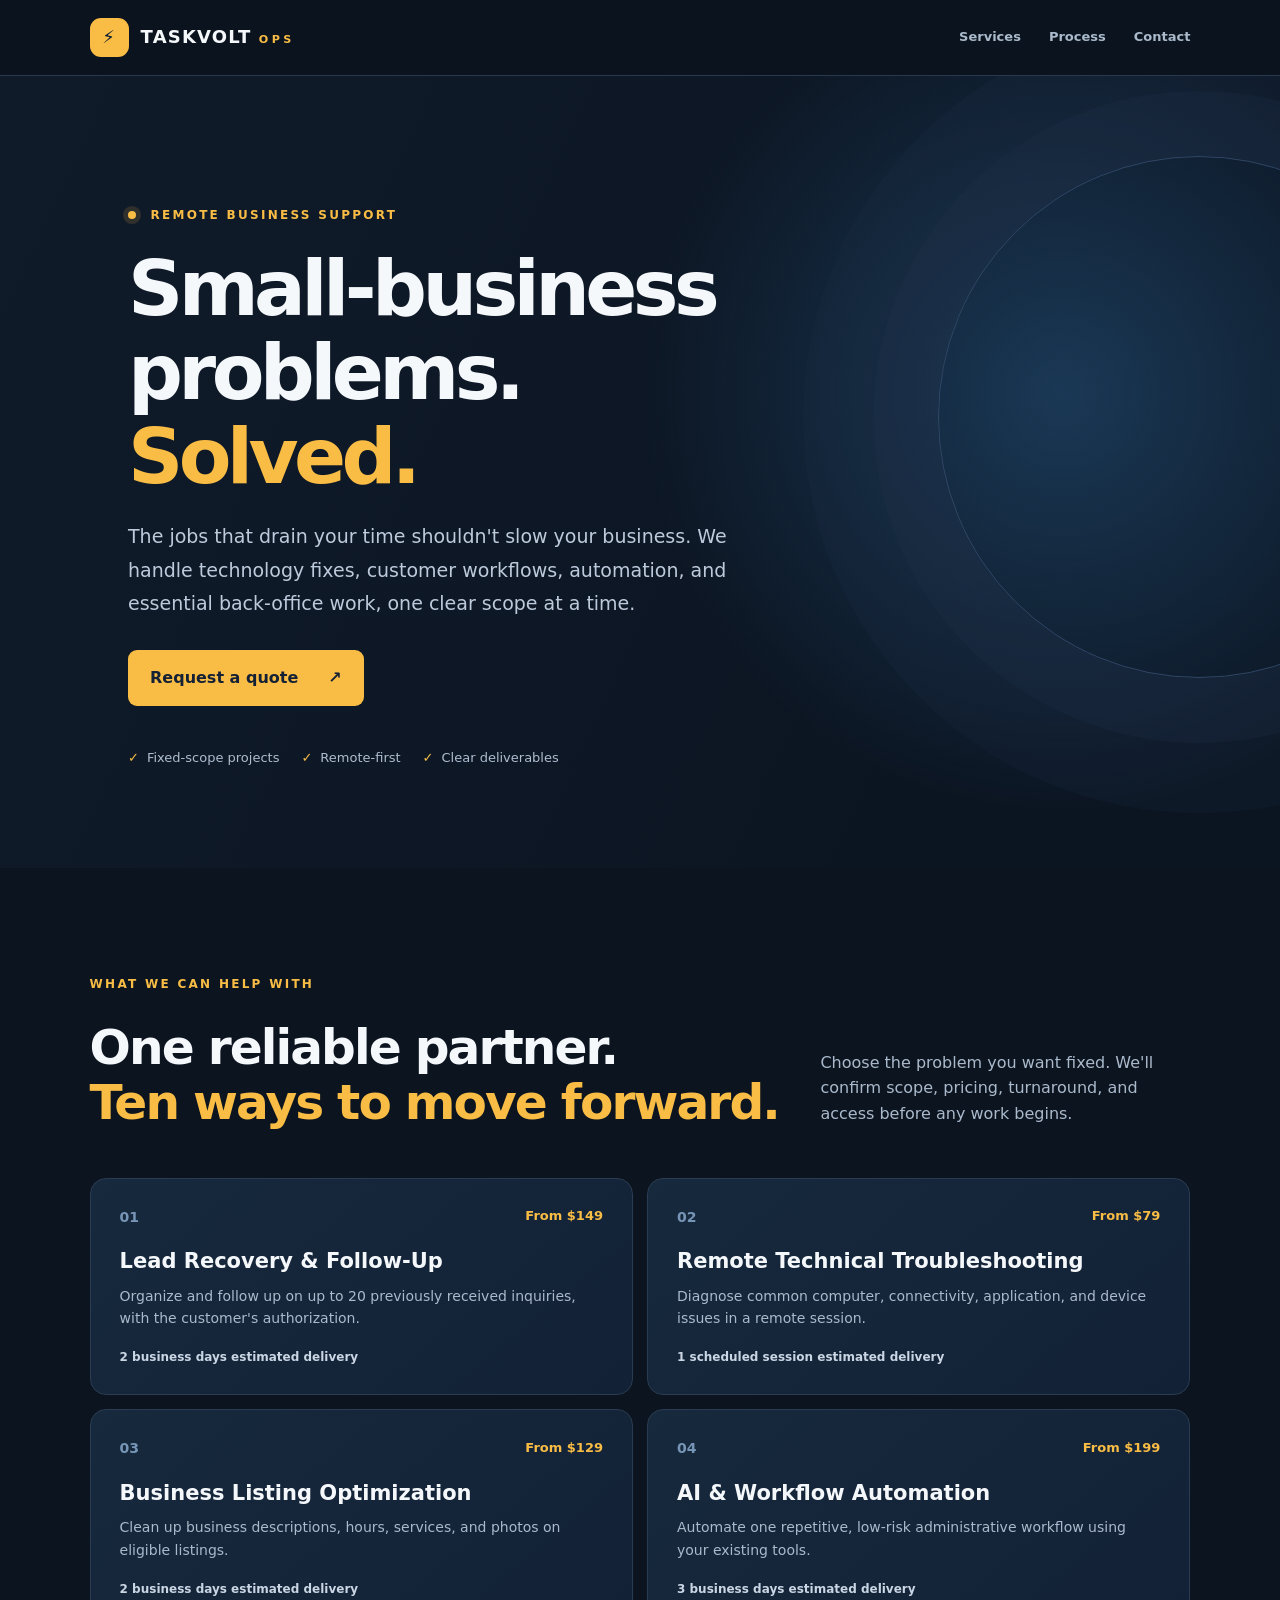
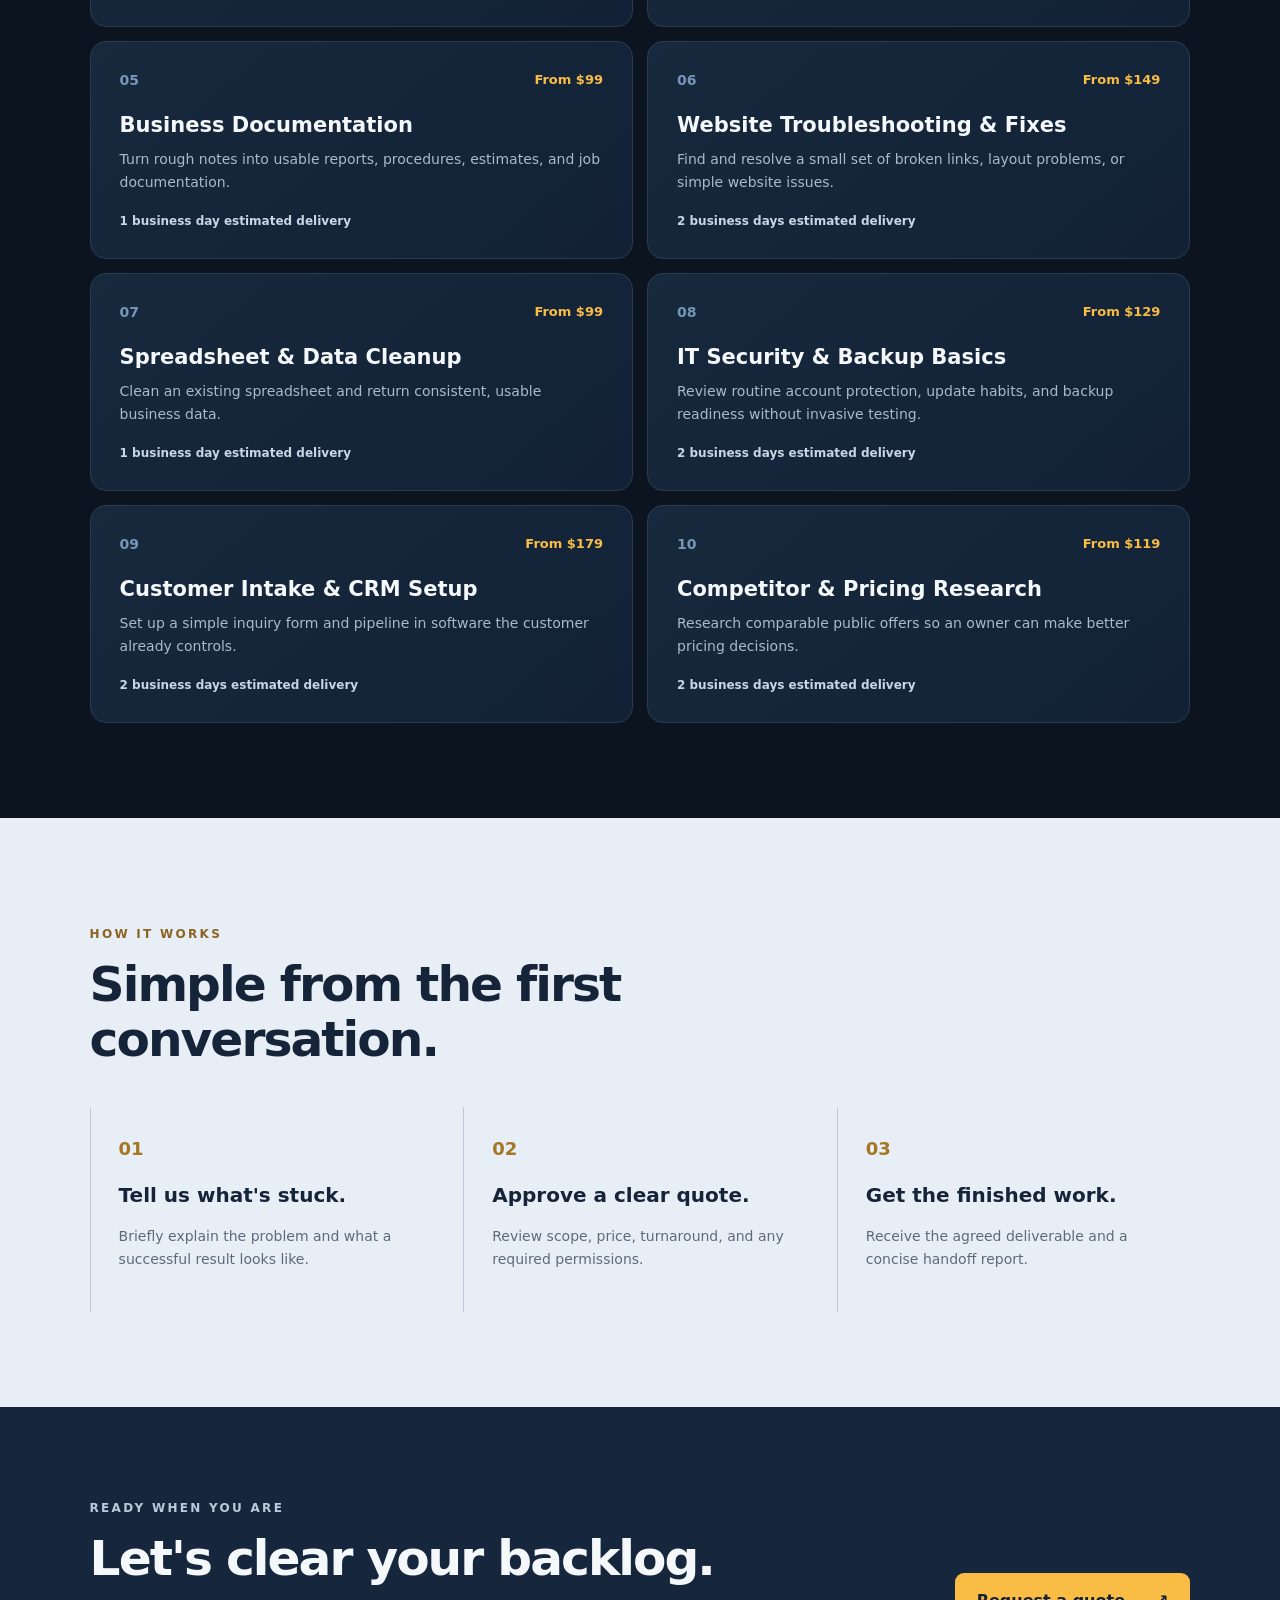
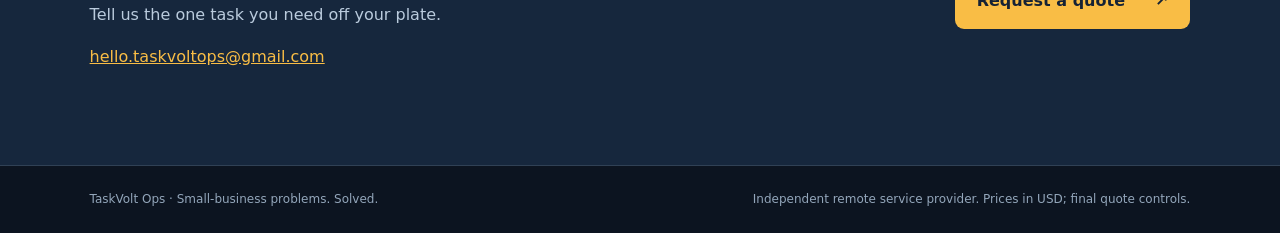
==== index.html @ ab03027d "Initial TaskVolt Ops website" ====
<!doctype html>
<html lang="en"><head><meta charset="utf-8"><meta name="viewport" content="width=device-width,initial-scale=1">
<meta name="description" content="TaskVolt Ops: remote technology, automation, business operations, and digital support services for small businesses.">
<title>TaskVolt Ops | Small-business problems. Solved.</title><link rel="stylesheet" href="styles.css"></head>
<body><header class="header"><a class="brand" href="#top"><span class="logo">⚡</span><span>TASKVOLT <small>OPS</small></span></a><nav aria-label="Main navigation"><a href="#services">Services</a><a href="#process">Process</a><a href="#contact">Contact</a></nav></header>
<main id="top"><section class="hero"><div class="eyebrow"><span class="pulse"></span> REMOTE BUSINESS SUPPORT</div><h1>Small-business problems.<br><em>Solved.</em></h1><p class="lead">The jobs that drain your time shouldn't slow your business. We handle technology fixes, customer workflows, automation, and essential back-office work, one clear scope at a time.</p><div class="actions"><a class="button" href="mailto:hello.taskvoltops%40gmail.com?subject=Service%20inquiry%20for%20TaskVolt%20Ops">Request a quote <span>↗</span></a></div><div class="trust"><span>Fixed-scope projects</span><span>Remote-first</span><span>Clear deliverables</span></div></section>
<section class="intro" id="services"><p class="eyebrow">WHAT WE CAN HELP WITH</p><div class="intro-row"><h2>One reliable partner.<br><em>Ten ways to move forward.</em></h2><p>Choose the problem you want fixed. We'll confirm scope, pricing, turnaround, and access before any work begins.</p></div><div class="services"><article class="service"><div class="service-top"><span class="number">01</span><span class="price">From $149</span></div><h3>Lead Recovery &amp; Follow-Up</h3><p>Organize and follow up on up to 20 previously received inquiries, with the customer&#x27;s authorization.</p><div class="deliverable">2 business days estimated delivery</div></article><article class="service"><div class="service-top"><span class="number">02</span><span class="price">From $79</span></div><h3>Remote Technical Troubleshooting</h3><p>Diagnose common computer, connectivity, application, and device issues in a remote session.</p><div class="deliverable">1 scheduled session estimated delivery</div></article><article class="service"><div class="service-top"><span class="number">03</span><span class="price">From $129</span></div><h3>Business Listing Optimization</h3><p>Clean up business descriptions, hours, services, and photos on eligible listings.</p><div class="deliverable">2 business days estimated delivery</div></article><article class="service"><div class="service-top"><span class="number">04</span><span class="price">From $199</span></div><h3>AI &amp; Workflow Automation</h3><p>Automate one repetitive, low-risk administrative workflow using your existing tools.</p><div class="deliverable">3 business days estimated delivery</div></article><article class="service"><div class="service-top"><span class="number">05</span><span class="price">From $99</span></div><h3>Business Documentation</h3><p>Turn rough notes into usable reports, procedures, estimates, and job documentation.</p><div class="deliverable">1 business day estimated delivery</div></article><article class="service"><div class="service-top"><span class="number">06</span><span class="price">From $149</span></div><h3>Website Troubleshooting &amp; Fixes</h3><p>Find and resolve a small set of broken links, layout problems, or simple website issues.</p><div class="deliverable">2 business days estimated delivery</div></article><article class="service"><div class="service-top"><span class="number">07</span><span class="price">From $99</span></div><h3>Spreadsheet &amp; Data Cleanup</h3><p>Clean an existing spreadsheet and return consistent, usable business data.</p><div class="deliverable">1 business day estimated delivery</div></article><article class="service"><div class="service-top"><span class="number">08</span><span class="price">From $129</span></div><h3>IT Security &amp; Backup Basics</h3><p>Review routine account protection, update habits, and backup readiness without invasive testing.</p><div class="deliverable">2 business days estimated delivery</div></article><article class="service"><div class="service-top"><span class="number">09</span><span class="price">From $179</span></div><h3>Customer Intake &amp; CRM Setup</h3><p>Set up a simple inquiry form and pipeline in software the customer already controls.</p><div class="deliverable">2 business days estimated delivery</div></article><article class="service"><div class="service-top"><span class="number">10</span><span class="price">From $119</span></div><h3>Competitor &amp; Pricing Research</h3><p>Research comparable public offers so an owner can make better pricing decisions.</p><div class="deliverable">2 business days estimated delivery</div></article></div></section>
<section class="process" id="process"><p class="eyebrow">HOW IT WORKS</p><h2>Simple from the first conversation.</h2><div class="steps"><div><strong>01</strong><h3>Tell us what's stuck.</h3><p>Briefly explain the problem and what a successful result looks like.</p></div><div><strong>02</strong><h3>Approve a clear quote.</h3><p>Review scope, price, turnaround, and any required permissions.</p></div><div><strong>03</strong><h3>Get the finished work.</h3><p>Receive the agreed deliverable and a concise handoff report.</p></div></div></section>
<section class="final-cta" id="contact"><div><p class="eyebrow">READY WHEN YOU ARE</p><h2>Let's clear your backlog.</h2><p>Tell us the one task you need off your plate.</p><p class="contact"><a href="mailto:hello.taskvoltops%40gmail.com">hello.taskvoltops@gmail.com</a></p></div><div class="actions"><a class="button" href="mailto:hello.taskvoltops%40gmail.com?subject=Service%20inquiry%20for%20TaskVolt%20Ops">Request a quote <span>↗</span></a></div></section></main>
<footer><span>TaskVolt Ops · Small-business problems. Solved.</span><span>Independent remote service provider. Prices in USD; final quote controls.</span></footer></body></html>
---- styles.css ----
:root{color-scheme:dark;--bg:#0c1420;--panel:#142337;--ink:#f5f8fb;--muted:#aabacb;--line:#304155;--accent:#f9bd45;--light:#e6edf6;--dark:#112033}*{box-sizing:border-box}html{scroll-behavior:smooth}body{margin:0;background:var(--bg);color:var(--ink);font:16px/1.6 Inter,ui-sans-serif,system-ui,-apple-system,BlinkMacSystemFont,"Segoe UI",sans-serif}a{color:inherit}.header{position:sticky;top:0;z-index:20;display:flex;align-items:center;justify-content:space-between;gap:24px;padding:18px clamp(20px,7vw,112px);border-bottom:1px solid #29384d;background:#0c1420ed;backdrop-filter:blur(16px)}.brand{display:flex;gap:12px;align-items:center;text-decoration:none;font-weight:900;font-size:18px;letter-spacing:.065em}.brand small{font-size:.62em;color:var(--accent);letter-spacing:.3em}.logo{display:grid;place-items:center;background:var(--accent);color:var(--dark);border-radius:11px;height:39px;width:39px}.header nav{display:flex;gap:28px}.header nav a{font-size:13px;color:var(--muted);text-decoration:none;font-weight:650}.header nav a:hover{color:white}.hero{padding:130px clamp(20px,10vw,160px) 100px;min-height:670px;position:relative;overflow:hidden;background:radial-gradient(circle at 83% 40%,#1a3855 0,transparent 36%),linear-gradient(115deg,#101b2a,#0b1522 78%)}.hero:after{content:"";position:absolute;right:-180px;top:80px;width:520px;height:520px;border:1px solid #2f4665;border-radius:50%;box-shadow:0 0 0 65px #23364d33,0 0 0 135px #25375324;pointer-events:none}.eyebrow{font-size:12px;letter-spacing:.19em;font-weight:800;color:var(--accent);text-transform:uppercase}.pulse{display:inline-block;width:8px;height:8px;border-radius:50%;background:var(--accent);margin-right:8px;box-shadow:0 0 0 5px #f9bd4522}.hero h1{font-size:clamp(48px,6vw,94px);line-height:1.09;letter-spacing:-.06em;max-width:920px;margin:22px 0}.hero h1 em,.intro h2 em{font-style:normal;color:var(--accent)}.lead{font-size:19px;color:#bdcadb;max-width:630px;line-height:1.75}.actions{display:flex;flex-wrap:wrap;gap:12px;margin-top:30px}.button{display:inline-flex;align-items:center;gap:30px;background:var(--accent);color:#152235;text-decoration:none;padding:15px 22px;font-weight:800;border-radius:9px;min-height:54px}.button:hover{background:#ffcd6d}.button.secondary{background:#263a51;color:white}.button.disabled{background:#495368;color:#ccd3de;cursor:not-allowed}.trust{display:flex;flex-wrap:wrap;gap:22px;margin-top:42px;color:#afbdcf;font-size:13px}.trust span:before{content:"✓";color:var(--accent);padding-right:8px}.intro,.process{padding:95px clamp(20px,7vw,112px)}.intro-row{display:flex;align-items:end;justify-content:space-between;gap:30px;margin-bottom:35px}.intro h2,.process h2,.final-cta h2{font-size:clamp(33px,3.8vw,54px);line-height:1.13;letter-spacing:-.04em;margin:13px 0}.intro-row p{max-width:370px;color:var(--muted)}.services{display:grid;grid-template-columns:repeat(2,minmax(0,1fr));gap:14px}.service{padding:27px 29px;background:linear-gradient(140deg,#17293d,#122136);border:1px solid #2a3c51;border-radius:16px;min-height:215px;transition:transform .2s,border-color .2s}.service:hover{transform:translateY(-3px);border-color:#617c9d}.service-top{display:flex;justify-content:space-between;align-items:center}.number{font-weight:900;color:#7796b7;font-size:14px}.price{color:var(--accent);font-size:13px;font-weight:800}.service h3{font-size:21px;margin:17px 0 6px}.service p{color:var(--muted);margin:0;font-size:14px}.deliverable{margin-top:19px;color:#cad6e4;font-size:12px;font-weight:650}.process{background:#e8eef5;color:#162439}.process .eyebrow{color:#8c6320}.process h2{max-width:820px}.steps{display:grid;grid-template-columns:repeat(3,1fr);gap:20px;margin-top:40px}.steps>div{padding:28px;border-left:1px solid #bbcadc}.steps strong{font-size:18px;color:#a57724}.steps h3{font-size:20px;margin:15px 0 5px}.steps p{font-size:14px;color:#5b6b7c}.final-cta{padding:80px clamp(20px,7vw,112px);display:flex;align-items:center;justify-content:space-between;gap:20px;background:#16273d}.final-cta p{color:#bacbdd}.final-cta .contact a{color:var(--accent)}footer{padding:24px clamp(20px,7vw,112px);display:flex;justify-content:space-between;gap:20px;color:#93a6ba;font-size:12px;border-top:1px solid #304155}@media(max-width:760px){.header{padding:15px 20px}.header nav{gap:13px}.header nav a{font-size:12px}.hero{min-height:unset;padding:90px 22px}.hero:after{opacity:.25}.intro,.process{padding:60px 20px}.intro-row,.final-cta{display:block}.services,.steps{grid-template-columns:1fr}.final-cta{padding:60px 20px}footer{display:block;padding:24px 20px}footer span{display:block;margin:5px 0}}
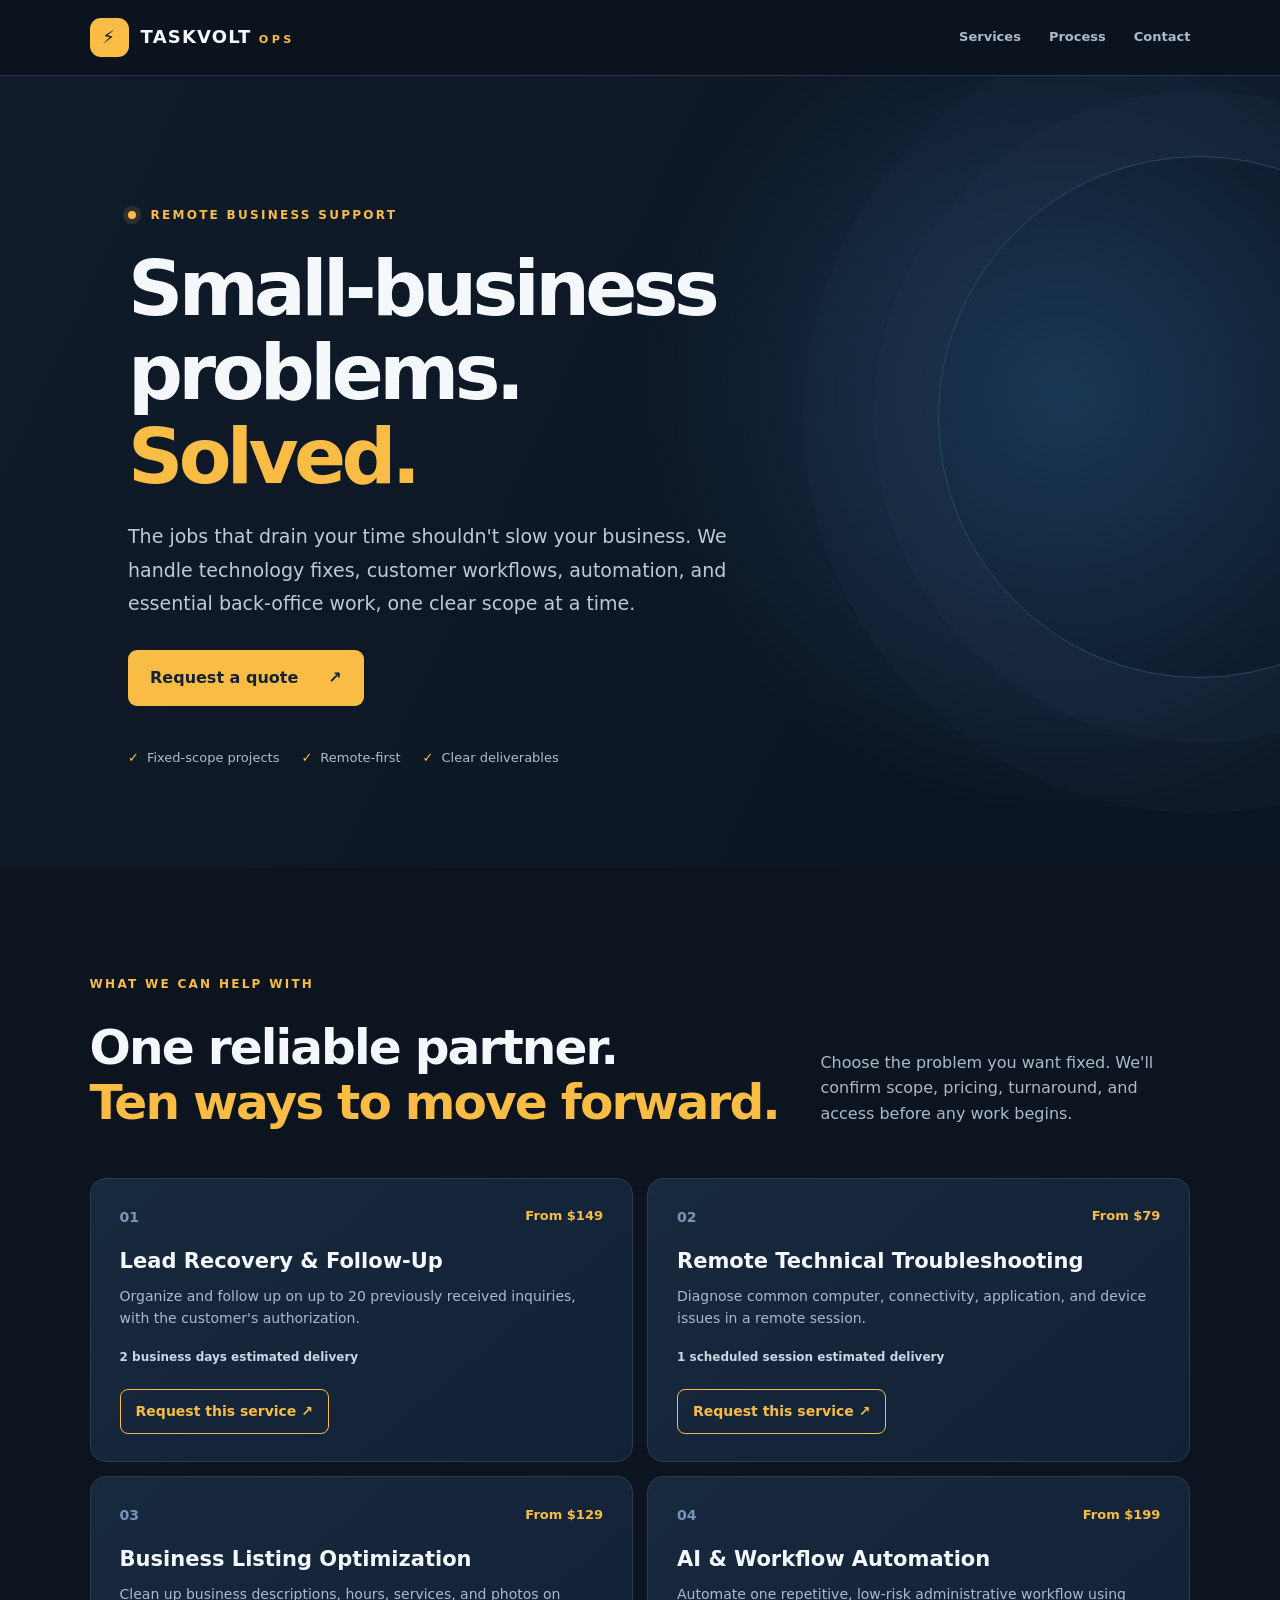
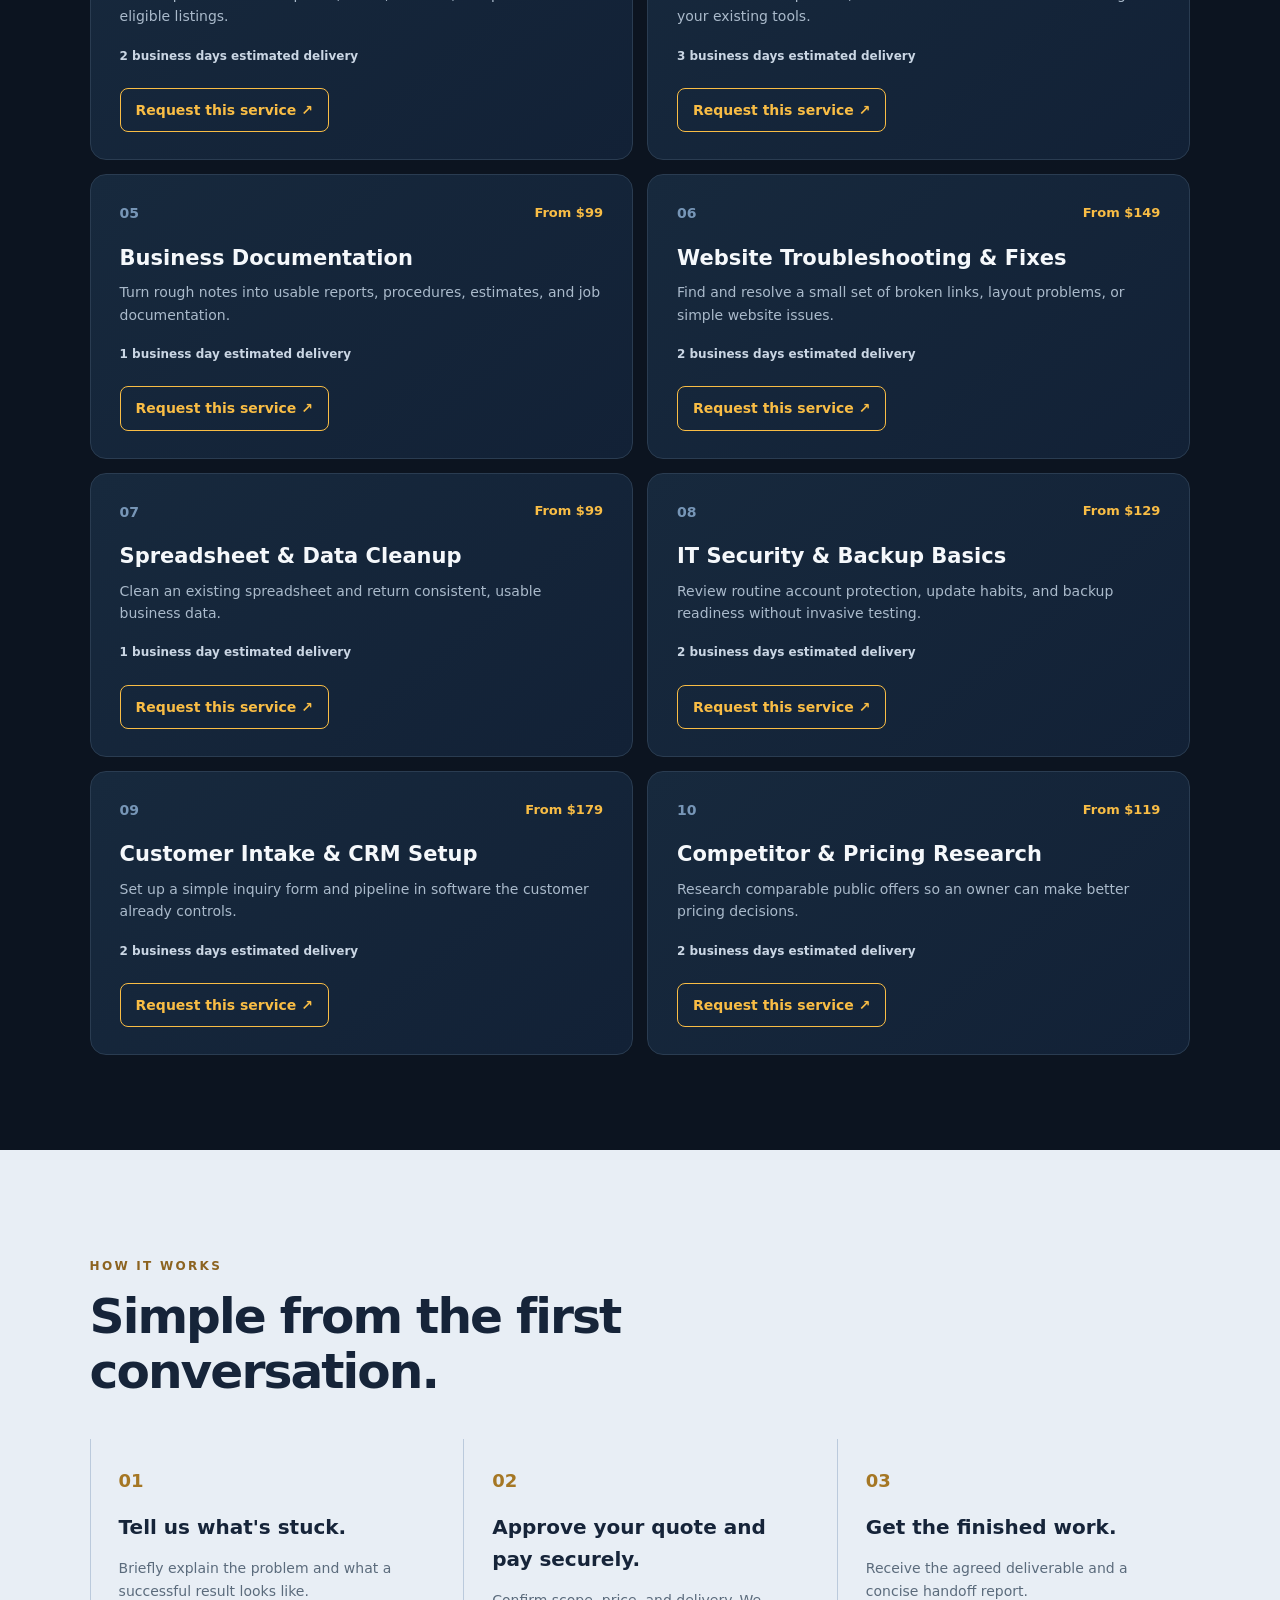
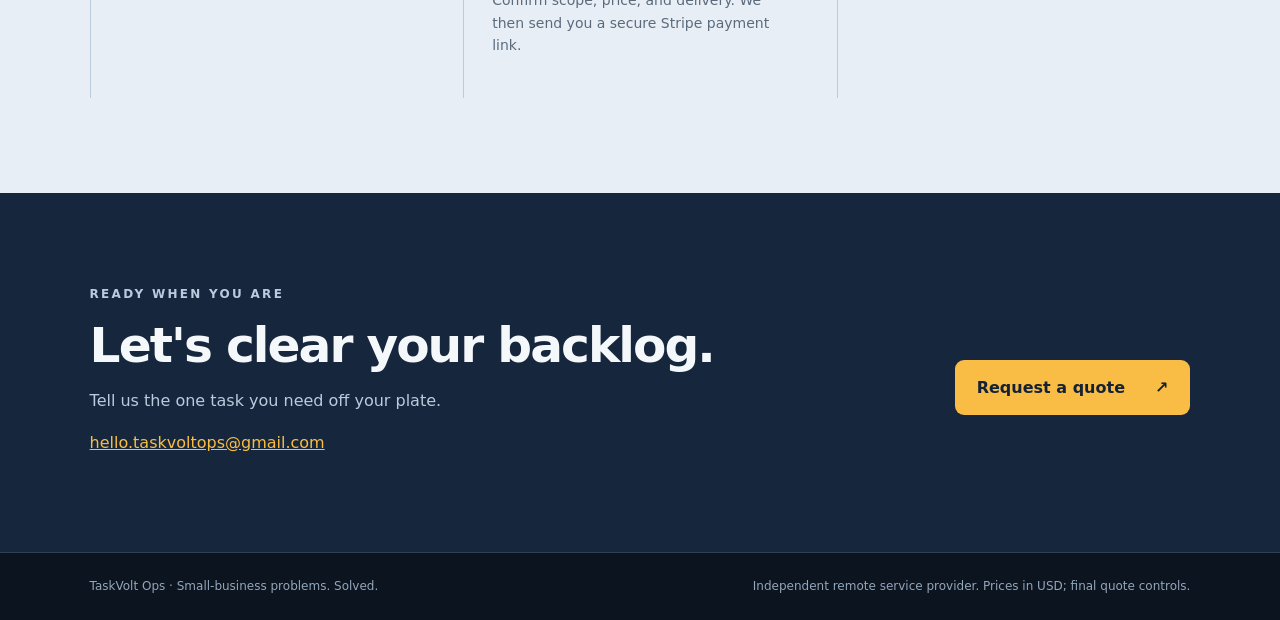
==== commit 947e226a: "Add individual service quote requests" ====
--- a/index.html
+++ b/index.html
@@ -1,10 +1,10 @@
-<!doctype html>
+﻿<!doctype html>
 <html lang="en"><head><meta charset="utf-8"><meta name="viewport" content="width=device-width,initial-scale=1">
 <meta name="description" content="TaskVolt Ops: remote technology, automation, business operations, and digital support services for small businesses.">
 <title>TaskVolt Ops | Small-business problems. Solved.</title><link rel="stylesheet" href="styles.css"></head>
 <body><header class="header"><a class="brand" href="#top"><span class="logo">⚡</span><span>TASKVOLT <small>OPS</small></span></a><nav aria-label="Main navigation"><a href="#services">Services</a><a href="#process">Process</a><a href="#contact">Contact</a></nav></header>
 <main id="top"><section class="hero"><div class="eyebrow"><span class="pulse"></span> REMOTE BUSINESS SUPPORT</div><h1>Small-business problems.<br><em>Solved.</em></h1><p class="lead">The jobs that drain your time shouldn't slow your business. We handle technology fixes, customer workflows, automation, and essential back-office work, one clear scope at a time.</p><div class="actions"><a class="button" href="mailto:hello.taskvoltops%40gmail.com?subject=Service%20inquiry%20for%20TaskVolt%20Ops">Request a quote <span>↗</span></a></div><div class="trust"><span>Fixed-scope projects</span><span>Remote-first</span><span>Clear deliverables</span></div></section>
-<section class="intro" id="services"><p class="eyebrow">WHAT WE CAN HELP WITH</p><div class="intro-row"><h2>One reliable partner.<br><em>Ten ways to move forward.</em></h2><p>Choose the problem you want fixed. We'll confirm scope, pricing, turnaround, and access before any work begins.</p></div><div class="services"><article class="service"><div class="service-top"><span class="number">01</span><span class="price">From $149</span></div><h3>Lead Recovery &amp; Follow-Up</h3><p>Organize and follow up on up to 20 previously received inquiries, with the customer&#x27;s authorization.</p><div class="deliverable">2 business days estimated delivery</div></article><article class="service"><div class="service-top"><span class="number">02</span><span class="price">From $79</span></div><h3>Remote Technical Troubleshooting</h3><p>Diagnose common computer, connectivity, application, and device issues in a remote session.</p><div class="deliverable">1 scheduled session estimated delivery</div></article><article class="service"><div class="service-top"><span class="number">03</span><span class="price">From $129</span></div><h3>Business Listing Optimization</h3><p>Clean up business descriptions, hours, services, and photos on eligible listings.</p><div class="deliverable">2 business days estimated delivery</div></article><article class="service"><div class="service-top"><span class="number">04</span><span class="price">From $199</span></div><h3>AI &amp; Workflow Automation</h3><p>Automate one repetitive, low-risk administrative workflow using your existing tools.</p><div class="deliverable">3 business days estimated delivery</div></article><article class="service"><div class="service-top"><span class="number">05</span><span class="price">From $99</span></div><h3>Business Documentation</h3><p>Turn rough notes into usable reports, procedures, estimates, and job documentation.</p><div class="deliverable">1 business day estimated delivery</div></article><article class="service"><div class="service-top"><span class="number">06</span><span class="price">From $149</span></div><h3>Website Troubleshooting &amp; Fixes</h3><p>Find and resolve a small set of broken links, layout problems, or simple website issues.</p><div class="deliverable">2 business days estimated delivery</div></article><article class="service"><div class="service-top"><span class="number">07</span><span class="price">From $99</span></div><h3>Spreadsheet &amp; Data Cleanup</h3><p>Clean an existing spreadsheet and return consistent, usable business data.</p><div class="deliverable">1 business day estimated delivery</div></article><article class="service"><div class="service-top"><span class="number">08</span><span class="price">From $129</span></div><h3>IT Security &amp; Backup Basics</h3><p>Review routine account protection, update habits, and backup readiness without invasive testing.</p><div class="deliverable">2 business days estimated delivery</div></article><article class="service"><div class="service-top"><span class="number">09</span><span class="price">From $179</span></div><h3>Customer Intake &amp; CRM Setup</h3><p>Set up a simple inquiry form and pipeline in software the customer already controls.</p><div class="deliverable">2 business days estimated delivery</div></article><article class="service"><div class="service-top"><span class="number">10</span><span class="price">From $119</span></div><h3>Competitor &amp; Pricing Research</h3><p>Research comparable public offers so an owner can make better pricing decisions.</p><div class="deliverable">2 business days estimated delivery</div></article></div></section>
-<section class="process" id="process"><p class="eyebrow">HOW IT WORKS</p><h2>Simple from the first conversation.</h2><div class="steps"><div><strong>01</strong><h3>Tell us what's stuck.</h3><p>Briefly explain the problem and what a successful result looks like.</p></div><div><strong>02</strong><h3>Approve a clear quote.</h3><p>Review scope, price, turnaround, and any required permissions.</p></div><div><strong>03</strong><h3>Get the finished work.</h3><p>Receive the agreed deliverable and a concise handoff report.</p></div></div></section>
+<section class="intro" id="services"><p class="eyebrow">WHAT WE CAN HELP WITH</p><div class="intro-row"><h2>One reliable partner.<br><em>Ten ways to move forward.</em></h2><p>Choose the problem you want fixed. We'll confirm scope, pricing, turnaround, and access before any work begins.</p></div><div class="services"><article class="service"><div class="service-top"><span class="number">01</span><span class="price">From $149</span></div><h3>Lead Recovery &amp; Follow-Up</h3><p>Organize and follow up on up to 20 previously received inquiries, with the customer&#x27;s authorization.</p><div class="deliverable">2 business days estimated delivery</div><p class="service-action"><a href="mailto:hello.taskvoltops@gmail.com?subject=TaskVolt%20Ops%20Quote%20-%20Lead%20Recovery%20%26%20Follow-Up&amp;body=Business%20name%3A%0AService%3A%20Lead%20Recovery%20%26%20Follow-Up%0ADescribe%20the%20project%3A%0APreferred%20deadline%3A%0AContact%20information%3A%0A%0APlease%20do%20not%20include%20passwords%20or%20sensitive%20information.">Request this service &#8599;</a></p></article><article class="service"><div class="service-top"><span class="number">02</span><span class="price">From $79</span></div><h3>Remote Technical Troubleshooting</h3><p>Diagnose common computer, connectivity, application, and device issues in a remote session.</p><div class="deliverable">1 scheduled session estimated delivery</div><p class="service-action"><a href="mailto:hello.taskvoltops@gmail.com?subject=TaskVolt%20Ops%20Quote%20-%20Remote%20Technical%20Troubleshooting&amp;body=Business%20name%3A%0AService%3A%20Remote%20Technical%20Troubleshooting%0ADescribe%20the%20project%3A%0APreferred%20deadline%3A%0AContact%20information%3A%0A%0APlease%20do%20not%20include%20passwords%20or%20sensitive%20information.">Request this service &#8599;</a></p></article><article class="service"><div class="service-top"><span class="number">03</span><span class="price">From $129</span></div><h3>Business Listing Optimization</h3><p>Clean up business descriptions, hours, services, and photos on eligible listings.</p><div class="deliverable">2 business days estimated delivery</div><p class="service-action"><a href="mailto:hello.taskvoltops@gmail.com?subject=TaskVolt%20Ops%20Quote%20-%20Business%20Listing%20Optimization&amp;body=Business%20name%3A%0AService%3A%20Business%20Listing%20Optimization%0ADescribe%20the%20project%3A%0APreferred%20deadline%3A%0AContact%20information%3A%0A%0APlease%20do%20not%20include%20passwords%20or%20sensitive%20information.">Request this service &#8599;</a></p></article><article class="service"><div class="service-top"><span class="number">04</span><span class="price">From $199</span></div><h3>AI &amp; Workflow Automation</h3><p>Automate one repetitive, low-risk administrative workflow using your existing tools.</p><div class="deliverable">3 business days estimated delivery</div><p class="service-action"><a href="mailto:hello.taskvoltops@gmail.com?subject=TaskVolt%20Ops%20Quote%20-%20AI%20%26%20Workflow%20Automation&amp;body=Business%20name%3A%0AService%3A%20AI%20%26%20Workflow%20Automation%0ADescribe%20the%20project%3A%0APreferred%20deadline%3A%0AContact%20information%3A%0A%0APlease%20do%20not%20include%20passwords%20or%20sensitive%20information.">Request this service &#8599;</a></p></article><article class="service"><div class="service-top"><span class="number">05</span><span class="price">From $99</span></div><h3>Business Documentation</h3><p>Turn rough notes into usable reports, procedures, estimates, and job documentation.</p><div class="deliverable">1 business day estimated delivery</div><p class="service-action"><a href="mailto:hello.taskvoltops@gmail.com?subject=TaskVolt%20Ops%20Quote%20-%20Business%20Documentation&amp;body=Business%20name%3A%0AService%3A%20Business%20Documentation%0ADescribe%20the%20project%3A%0APreferred%20deadline%3A%0AContact%20information%3A%0A%0APlease%20do%20not%20include%20passwords%20or%20sensitive%20information.">Request this service &#8599;</a></p></article><article class="service"><div class="service-top"><span class="number">06</span><span class="price">From $149</span></div><h3>Website Troubleshooting &amp; Fixes</h3><p>Find and resolve a small set of broken links, layout problems, or simple website issues.</p><div class="deliverable">2 business days estimated delivery</div><p class="service-action"><a href="mailto:hello.taskvoltops@gmail.com?subject=TaskVolt%20Ops%20Quote%20-%20Website%20Troubleshooting%20%26%20Fixes&amp;body=Business%20name%3A%0AService%3A%20Website%20Troubleshooting%20%26%20Fixes%0ADescribe%20the%20project%3A%0APreferred%20deadline%3A%0AContact%20information%3A%0A%0APlease%20do%20not%20include%20passwords%20or%20sensitive%20information.">Request this service &#8599;</a></p></article><article class="service"><div class="service-top"><span class="number">07</span><span class="price">From $99</span></div><h3>Spreadsheet &amp; Data Cleanup</h3><p>Clean an existing spreadsheet and return consistent, usable business data.</p><div class="deliverable">1 business day estimated delivery</div><p class="service-action"><a href="mailto:hello.taskvoltops@gmail.com?subject=TaskVolt%20Ops%20Quote%20-%20Spreadsheet%20%26%20Data%20Cleanup&amp;body=Business%20name%3A%0AService%3A%20Spreadsheet%20%26%20Data%20Cleanup%0ADescribe%20the%20project%3A%0APreferred%20deadline%3A%0AContact%20information%3A%0A%0APlease%20do%20not%20include%20passwords%20or%20sensitive%20information.">Request this service &#8599;</a></p></article><article class="service"><div class="service-top"><span class="number">08</span><span class="price">From $129</span></div><h3>IT Security &amp; Backup Basics</h3><p>Review routine account protection, update habits, and backup readiness without invasive testing.</p><div class="deliverable">2 business days estimated delivery</div><p class="service-action"><a href="mailto:hello.taskvoltops@gmail.com?subject=TaskVolt%20Ops%20Quote%20-%20IT%20Security%20%26%20Backup%20Basics&amp;body=Business%20name%3A%0AService%3A%20IT%20Security%20%26%20Backup%20Basics%0ADescribe%20the%20project%3A%0APreferred%20deadline%3A%0AContact%20information%3A%0A%0APlease%20do%20not%20include%20passwords%20or%20sensitive%20information.">Request this service &#8599;</a></p></article><article class="service"><div class="service-top"><span class="number">09</span><span class="price">From $179</span></div><h3>Customer Intake &amp; CRM Setup</h3><p>Set up a simple inquiry form and pipeline in software the customer already controls.</p><div class="deliverable">2 business days estimated delivery</div><p class="service-action"><a href="mailto:hello.taskvoltops@gmail.com?subject=TaskVolt%20Ops%20Quote%20-%20Customer%20Intake%20%26%20CRM%20Setup&amp;body=Business%20name%3A%0AService%3A%20Customer%20Intake%20%26%20CRM%20Setup%0ADescribe%20the%20project%3A%0APreferred%20deadline%3A%0AContact%20information%3A%0A%0APlease%20do%20not%20include%20passwords%20or%20sensitive%20information.">Request this service &#8599;</a></p></article><article class="service"><div class="service-top"><span class="number">10</span><span class="price">From $119</span></div><h3>Competitor &amp; Pricing Research</h3><p>Research comparable public offers so an owner can make better pricing decisions.</p><div class="deliverable">2 business days estimated delivery</div><p class="service-action"><a href="mailto:hello.taskvoltops@gmail.com?subject=TaskVolt%20Ops%20Quote%20-%20Competitor%20%26%20Pricing%20Research&amp;body=Business%20name%3A%0AService%3A%20Competitor%20%26%20Pricing%20Research%0ADescribe%20the%20project%3A%0APreferred%20deadline%3A%0AContact%20information%3A%0A%0APlease%20do%20not%20include%20passwords%20or%20sensitive%20information.">Request this service &#8599;</a></p></article></div></section>
+<section class="process" id="process"><p class="eyebrow">HOW IT WORKS</p><h2>Simple from the first conversation.</h2><div class="steps"><div><strong>01</strong><h3>Tell us what's stuck.</h3><p>Briefly explain the problem and what a successful result looks like.</p></div><div><strong>02</strong><h3>Approve your quote and pay securely.</h3><p>Confirm scope, price, and delivery. We then send you a secure Stripe payment link.</p></div><div><strong>03</strong><h3>Get the finished work.</h3><p>Receive the agreed deliverable and a concise handoff report.</p></div></div></section>
 <section class="final-cta" id="contact"><div><p class="eyebrow">READY WHEN YOU ARE</p><h2>Let's clear your backlog.</h2><p>Tell us the one task you need off your plate.</p><p class="contact"><a href="mailto:hello.taskvoltops%40gmail.com">hello.taskvoltops@gmail.com</a></p></div><div class="actions"><a class="button" href="mailto:hello.taskvoltops%40gmail.com?subject=Service%20inquiry%20for%20TaskVolt%20Ops">Request a quote <span>↗</span></a></div></section></main>
-<footer><span>TaskVolt Ops · Small-business problems. Solved.</span><span>Independent remote service provider. Prices in USD; final quote controls.</span></footer></body></html>+<footer><span>TaskVolt Ops · Small-business problems. Solved.</span><span>Independent remote service provider. Prices in USD; final quote controls.</span></footer></body></html>
--- a/styles.css
+++ b/styles.css
@@ -1 +1,18 @@
 :root{color-scheme:dark;--bg:#0c1420;--panel:#142337;--ink:#f5f8fb;--muted:#aabacb;--line:#304155;--accent:#f9bd45;--light:#e6edf6;--dark:#112033}*{box-sizing:border-box}html{scroll-behavior:smooth}body{margin:0;background:var(--bg);color:var(--ink);font:16px/1.6 Inter,ui-sans-serif,system-ui,-apple-system,BlinkMacSystemFont,"Segoe UI",sans-serif}a{color:inherit}.header{position:sticky;top:0;z-index:20;display:flex;align-items:center;justify-content:space-between;gap:24px;padding:18px clamp(20px,7vw,112px);border-bottom:1px solid #29384d;background:#0c1420ed;backdrop-filter:blur(16px)}.brand{display:flex;gap:12px;align-items:center;text-decoration:none;font-weight:900;font-size:18px;letter-spacing:.065em}.brand small{font-size:.62em;color:var(--accent);letter-spacing:.3em}.logo{display:grid;place-items:center;background:var(--accent);color:var(--dark);border-radius:11px;height:39px;width:39px}.header nav{display:flex;gap:28px}.header nav a{font-size:13px;color:var(--muted);text-decoration:none;font-weight:650}.header nav a:hover{color:white}.hero{padding:130px clamp(20px,10vw,160px) 100px;min-height:670px;position:relative;overflow:hidden;background:radial-gradient(circle at 83% 40%,#1a3855 0,transparent 36%),linear-gradient(115deg,#101b2a,#0b1522 78%)}.hero:after{content:"";position:absolute;right:-180px;top:80px;width:520px;height:520px;border:1px solid #2f4665;border-radius:50%;box-shadow:0 0 0 65px #23364d33,0 0 0 135px #25375324;pointer-events:none}.eyebrow{font-size:12px;letter-spacing:.19em;font-weight:800;color:var(--accent);text-transform:uppercase}.pulse{display:inline-block;width:8px;height:8px;border-radius:50%;background:var(--accent);margin-right:8px;box-shadow:0 0 0 5px #f9bd4522}.hero h1{font-size:clamp(48px,6vw,94px);line-height:1.09;letter-spacing:-.06em;max-width:920px;margin:22px 0}.hero h1 em,.intro h2 em{font-style:normal;color:var(--accent)}.lead{font-size:19px;color:#bdcadb;max-width:630px;line-height:1.75}.actions{display:flex;flex-wrap:wrap;gap:12px;margin-top:30px}.button{display:inline-flex;align-items:center;gap:30px;background:var(--accent);color:#152235;text-decoration:none;padding:15px 22px;font-weight:800;border-radius:9px;min-height:54px}.button:hover{background:#ffcd6d}.button.secondary{background:#263a51;color:white}.button.disabled{background:#495368;color:#ccd3de;cursor:not-allowed}.trust{display:flex;flex-wrap:wrap;gap:22px;margin-top:42px;color:#afbdcf;font-size:13px}.trust span:before{content:"✓";color:var(--accent);padding-right:8px}.intro,.process{padding:95px clamp(20px,7vw,112px)}.intro-row{display:flex;align-items:end;justify-content:space-between;gap:30px;margin-bottom:35px}.intro h2,.process h2,.final-cta h2{font-size:clamp(33px,3.8vw,54px);line-height:1.13;letter-spacing:-.04em;margin:13px 0}.intro-row p{max-width:370px;color:var(--muted)}.services{display:grid;grid-template-columns:repeat(2,minmax(0,1fr));gap:14px}.service{padding:27px 29px;background:linear-gradient(140deg,#17293d,#122136);border:1px solid #2a3c51;border-radius:16px;min-height:215px;transition:transform .2s,border-color .2s}.service:hover{transform:translateY(-3px);border-color:#617c9d}.service-top{display:flex;justify-content:space-between;align-items:center}.number{font-weight:900;color:#7796b7;font-size:14px}.price{color:var(--accent);font-size:13px;font-weight:800}.service h3{font-size:21px;margin:17px 0 6px}.service p{color:var(--muted);margin:0;font-size:14px}.deliverable{margin-top:19px;color:#cad6e4;font-size:12px;font-weight:650}.process{background:#e8eef5;color:#162439}.process .eyebrow{color:#8c6320}.process h2{max-width:820px}.steps{display:grid;grid-template-columns:repeat(3,1fr);gap:20px;margin-top:40px}.steps>div{padding:28px;border-left:1px solid #bbcadc}.steps strong{font-size:18px;color:#a57724}.steps h3{font-size:20px;margin:15px 0 5px}.steps p{font-size:14px;color:#5b6b7c}.final-cta{padding:80px clamp(20px,7vw,112px);display:flex;align-items:center;justify-content:space-between;gap:20px;background:#16273d}.final-cta p{color:#bacbdd}.final-cta .contact a{color:var(--accent)}footer{padding:24px clamp(20px,7vw,112px);display:flex;justify-content:space-between;gap:20px;color:#93a6ba;font-size:12px;border-top:1px solid #304155}@media(max-width:760px){.header{padding:15px 20px}.header nav{gap:13px}.header nav a{font-size:12px}.hero{min-height:unset;padding:90px 22px}.hero:after{opacity:.25}.intro,.process{padding:60px 20px}.intro-row,.final-cta{display:block}.services,.steps{grid-template-columns:1fr}.final-cta{padding:60px 20px}footer{display:block;padding:24px 20px}footer span{display:block;margin:5px 0}}
+
+.service-action {
+    margin-top: 22px !important;
+}
+.service-action a {
+    display: inline-block;
+    padding: 10px 15px;
+    border: 1px solid #f9bd45;
+    border-radius: 8px;
+    color: #f9bd45;
+    text-decoration: none;
+    font-weight: 700;
+}
+.service-action a:hover {
+    background: #f9bd45;
+    color: #112033;
+}
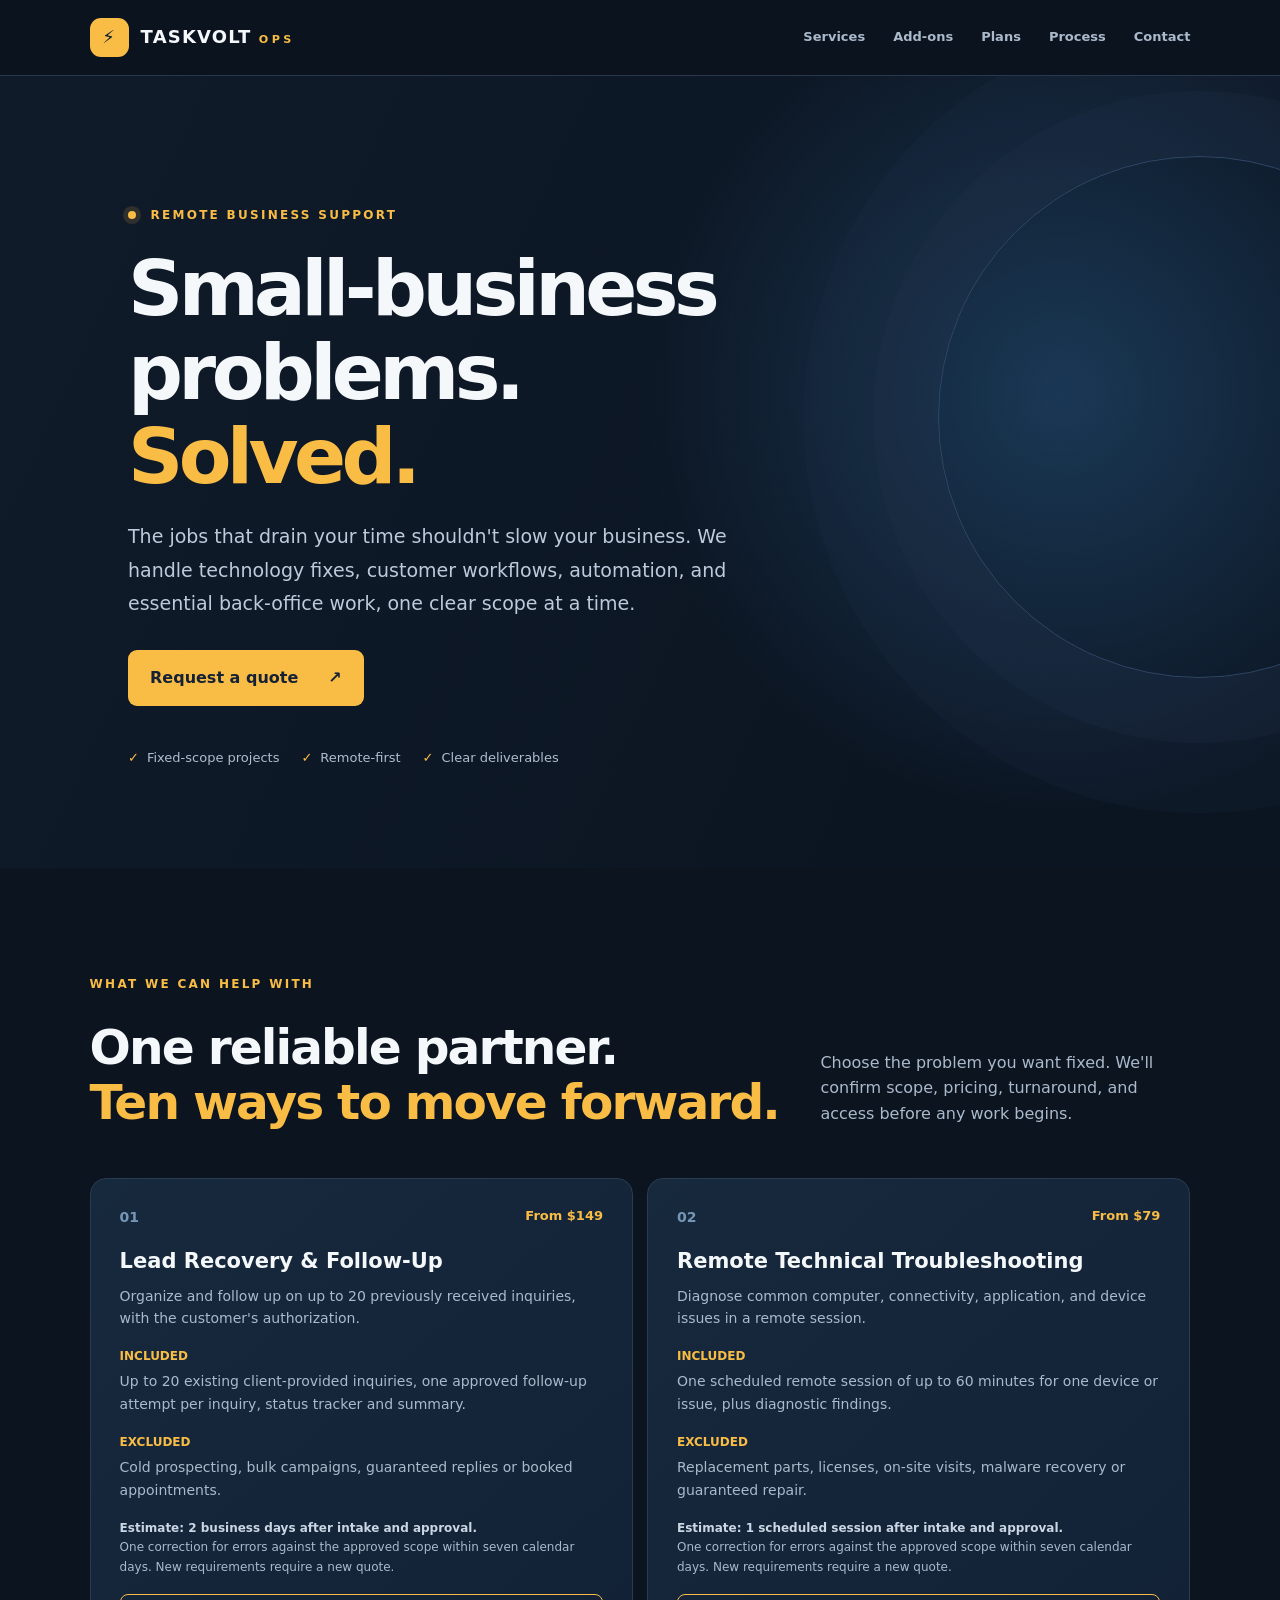
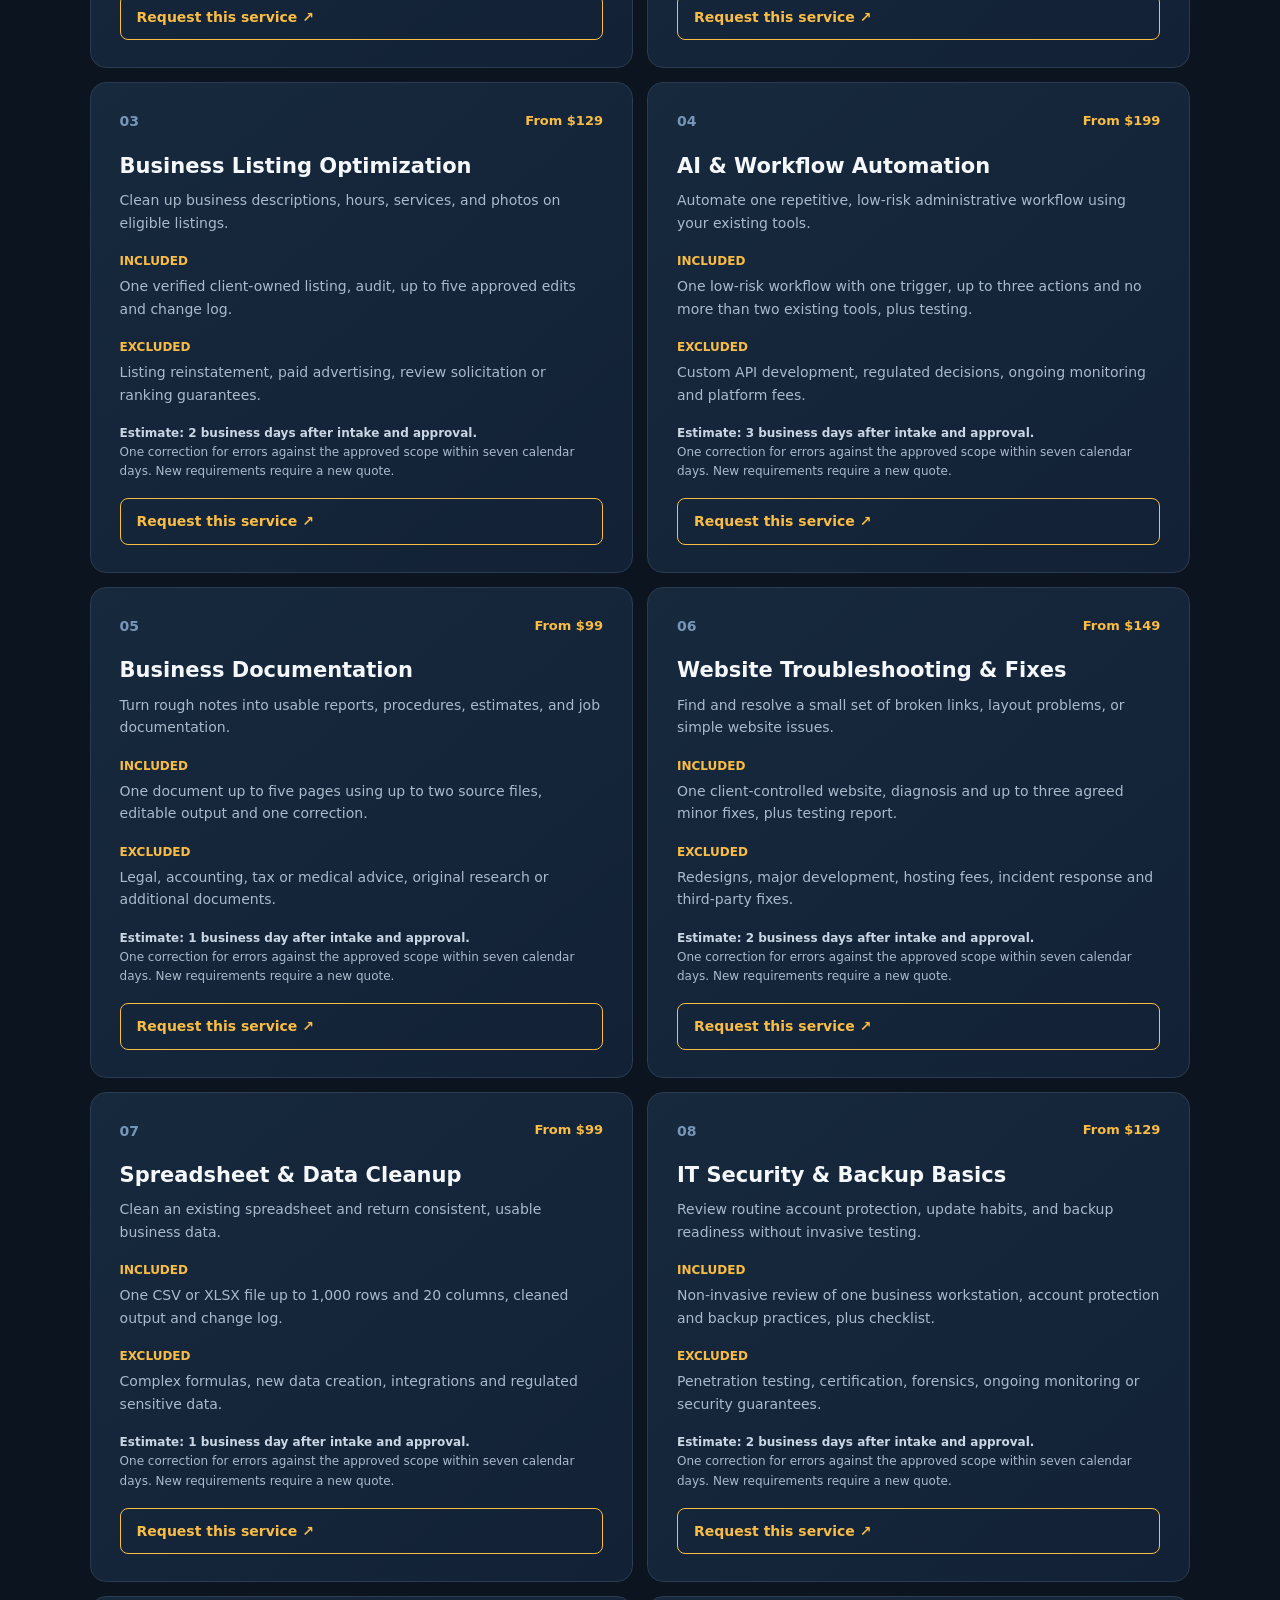
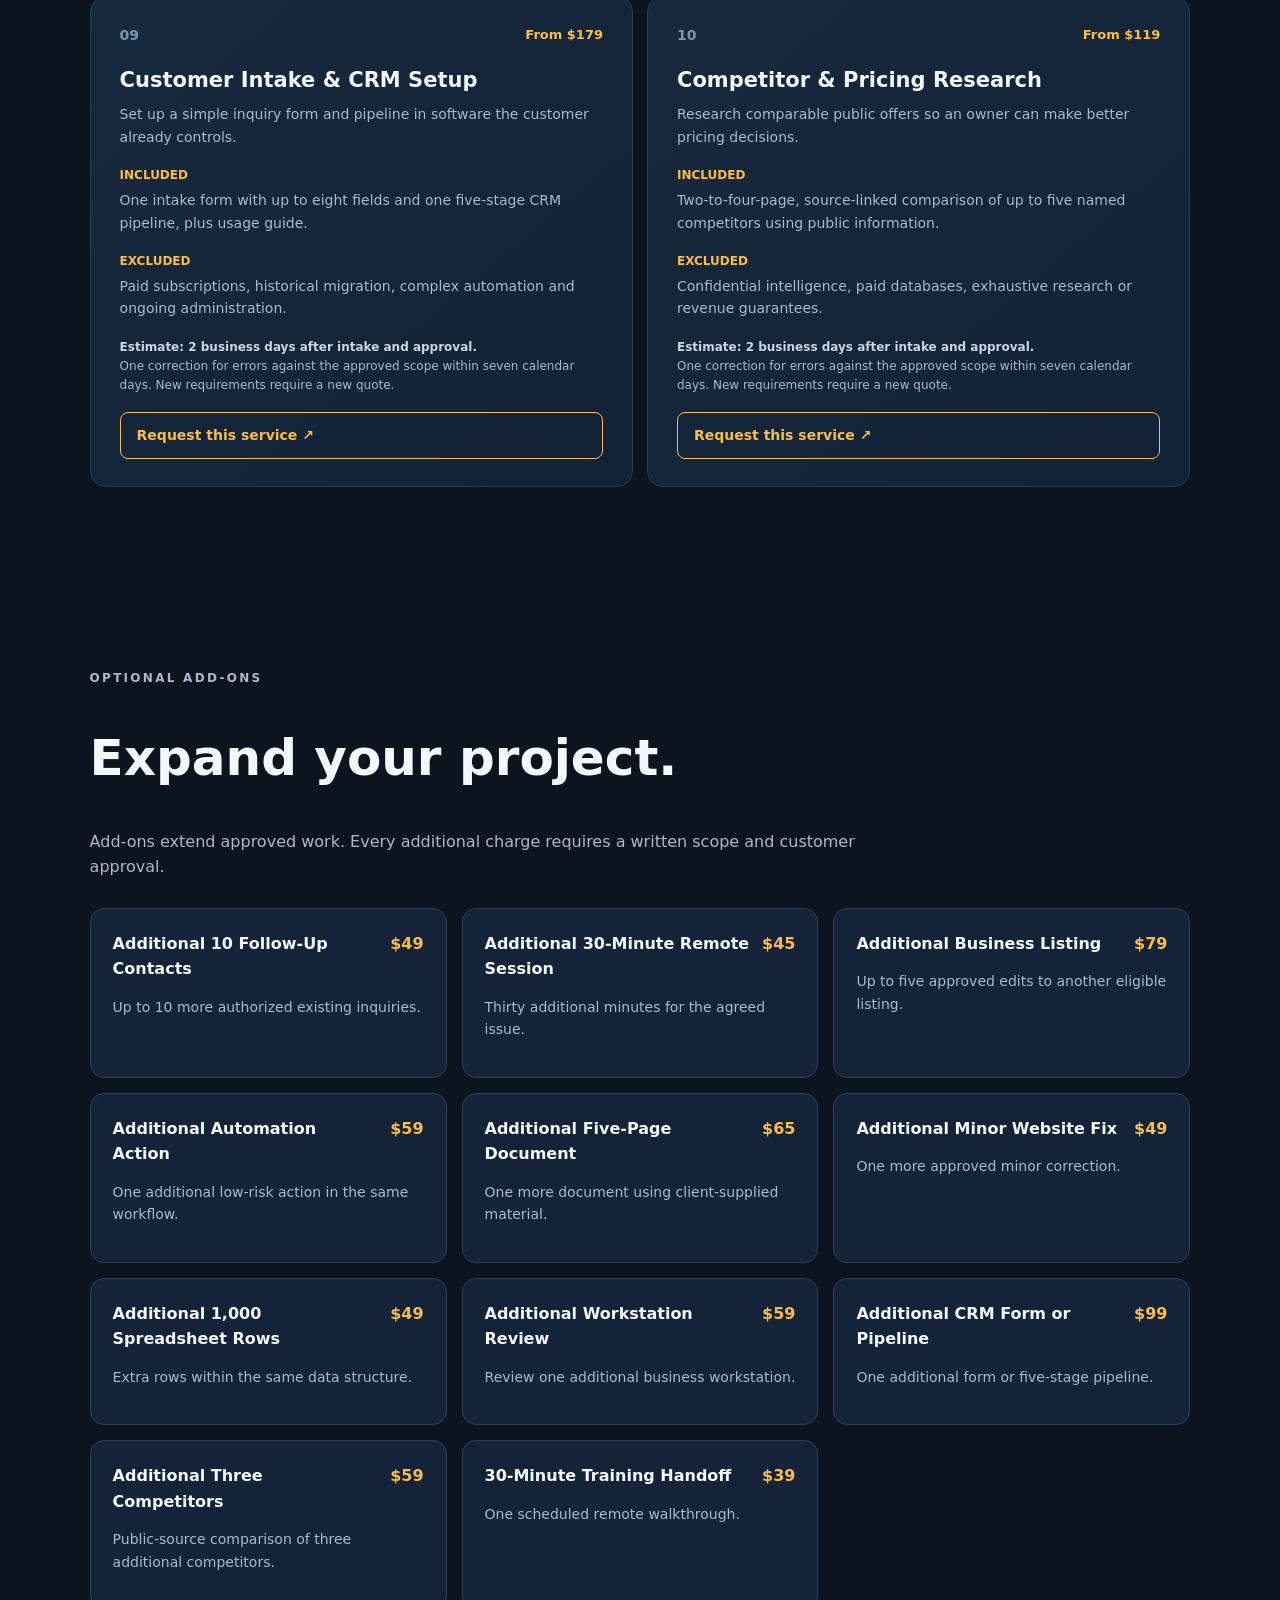
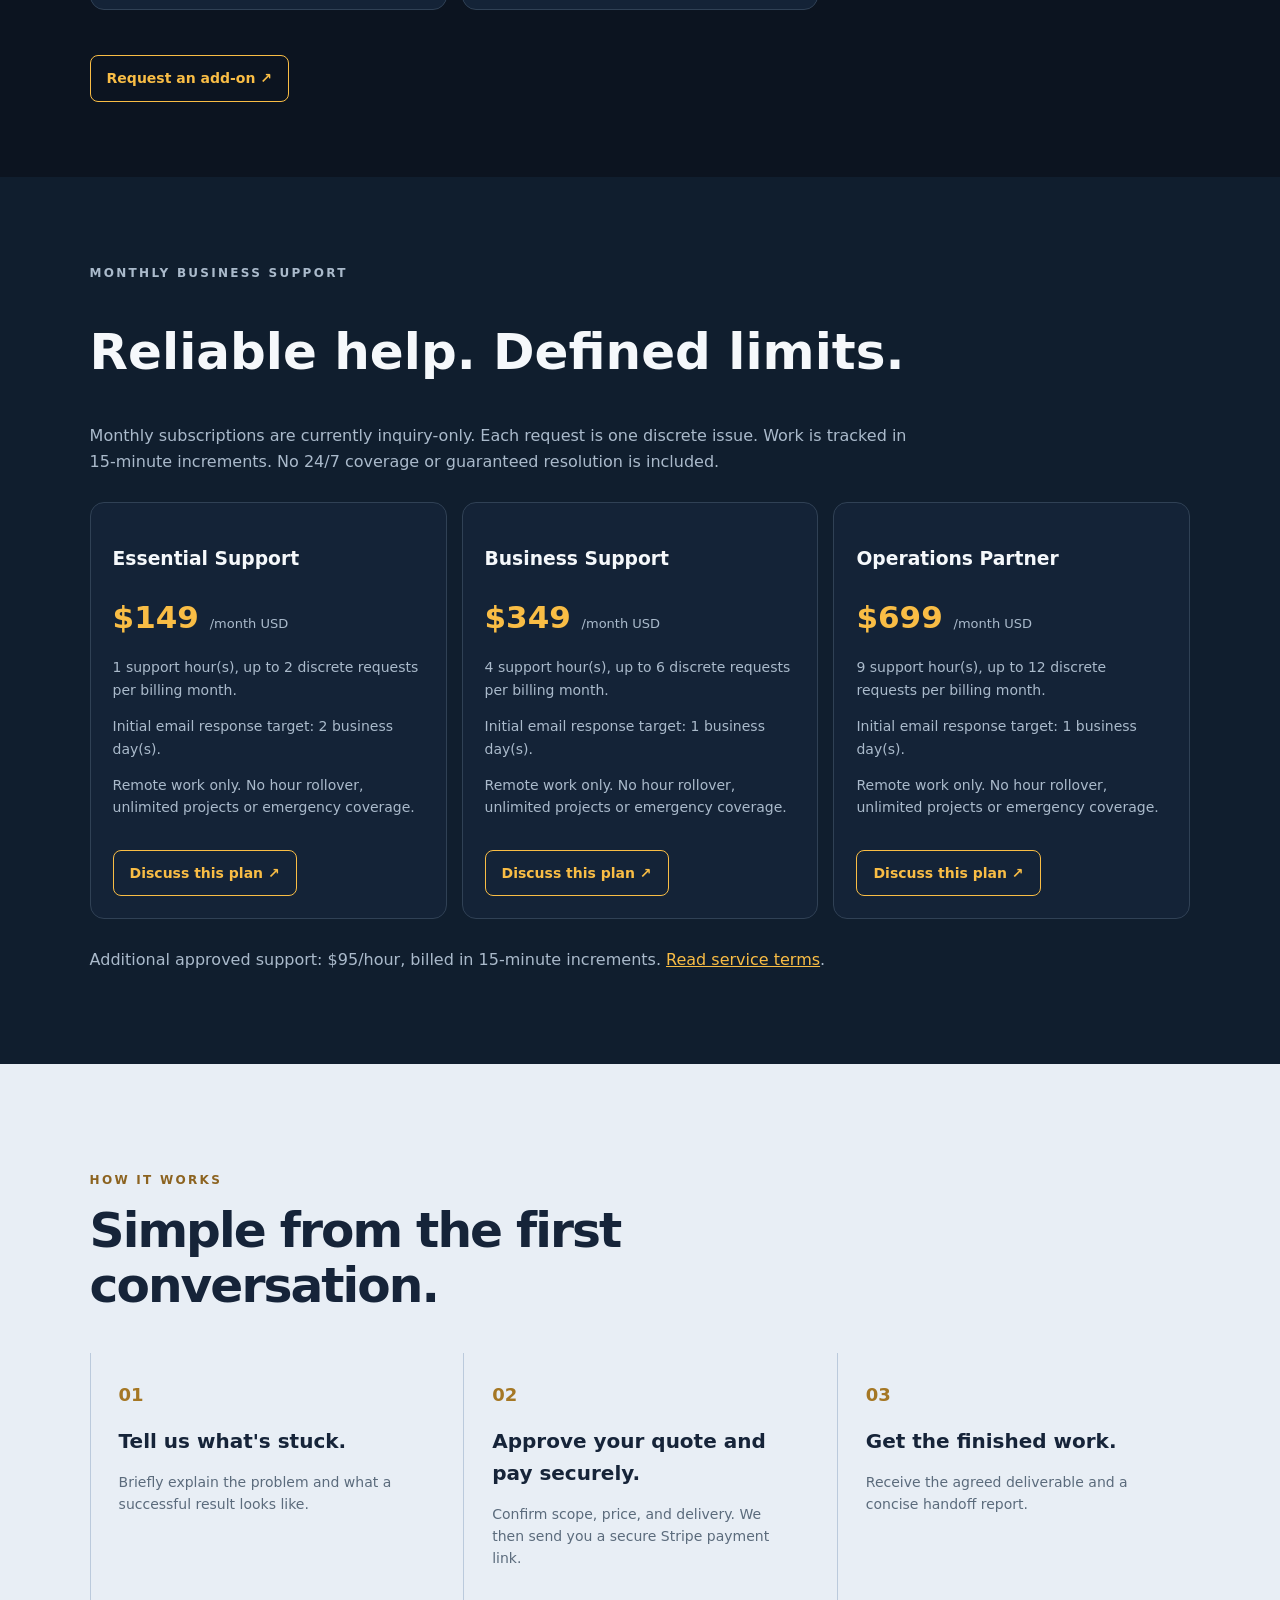
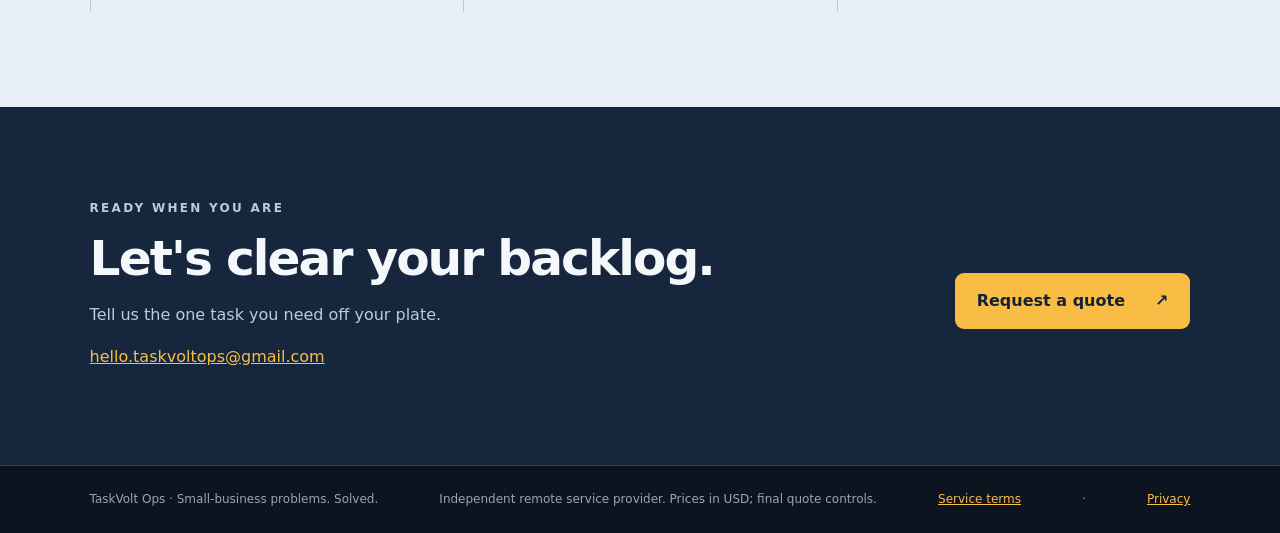
==== commit 0c9c50d9: "Launch expanded TaskVolt Ops service catalog" ====
--- a/index.html
+++ b/index.html
@@ -1,10 +1,10 @@
-﻿<!doctype html>
+<!doctype html>
 <html lang="en"><head><meta charset="utf-8"><meta name="viewport" content="width=device-width,initial-scale=1">
 <meta name="description" content="TaskVolt Ops: remote technology, automation, business operations, and digital support services for small businesses.">
 <title>TaskVolt Ops | Small-business problems. Solved.</title><link rel="stylesheet" href="styles.css"></head>
-<body><header class="header"><a class="brand" href="#top"><span class="logo">⚡</span><span>TASKVOLT <small>OPS</small></span></a><nav aria-label="Main navigation"><a href="#services">Services</a><a href="#process">Process</a><a href="#contact">Contact</a></nav></header>
+<body><header class="header"><a class="brand" href="#top"><span class="logo">⚡</span><span>TASKVOLT <small>OPS</small></span></a><nav aria-label="Main navigation"><a href="#services">Services</a><a href="#addons">Add-ons</a><a href="#plans">Plans</a><a href="#process">Process</a><a href="#contact">Contact</a></nav></header>
 <main id="top"><section class="hero"><div class="eyebrow"><span class="pulse"></span> REMOTE BUSINESS SUPPORT</div><h1>Small-business problems.<br><em>Solved.</em></h1><p class="lead">The jobs that drain your time shouldn't slow your business. We handle technology fixes, customer workflows, automation, and essential back-office work, one clear scope at a time.</p><div class="actions"><a class="button" href="mailto:hello.taskvoltops%40gmail.com?subject=Service%20inquiry%20for%20TaskVolt%20Ops">Request a quote <span>↗</span></a></div><div class="trust"><span>Fixed-scope projects</span><span>Remote-first</span><span>Clear deliverables</span></div></section>
-<section class="intro" id="services"><p class="eyebrow">WHAT WE CAN HELP WITH</p><div class="intro-row"><h2>One reliable partner.<br><em>Ten ways to move forward.</em></h2><p>Choose the problem you want fixed. We'll confirm scope, pricing, turnaround, and access before any work begins.</p></div><div class="services"><article class="service"><div class="service-top"><span class="number">01</span><span class="price">From $149</span></div><h3>Lead Recovery &amp; Follow-Up</h3><p>Organize and follow up on up to 20 previously received inquiries, with the customer&#x27;s authorization.</p><div class="deliverable">2 business days estimated delivery</div><p class="service-action"><a href="mailto:hello.taskvoltops@gmail.com?subject=TaskVolt%20Ops%20Quote%20-%20Lead%20Recovery%20%26%20Follow-Up&amp;body=Business%20name%3A%0AService%3A%20Lead%20Recovery%20%26%20Follow-Up%0ADescribe%20the%20project%3A%0APreferred%20deadline%3A%0AContact%20information%3A%0A%0APlease%20do%20not%20include%20passwords%20or%20sensitive%20information.">Request this service &#8599;</a></p></article><article class="service"><div class="service-top"><span class="number">02</span><span class="price">From $79</span></div><h3>Remote Technical Troubleshooting</h3><p>Diagnose common computer, connectivity, application, and device issues in a remote session.</p><div class="deliverable">1 scheduled session estimated delivery</div><p class="service-action"><a href="mailto:hello.taskvoltops@gmail.com?subject=TaskVolt%20Ops%20Quote%20-%20Remote%20Technical%20Troubleshooting&amp;body=Business%20name%3A%0AService%3A%20Remote%20Technical%20Troubleshooting%0ADescribe%20the%20project%3A%0APreferred%20deadline%3A%0AContact%20information%3A%0A%0APlease%20do%20not%20include%20passwords%20or%20sensitive%20information.">Request this service &#8599;</a></p></article><article class="service"><div class="service-top"><span class="number">03</span><span class="price">From $129</span></div><h3>Business Listing Optimization</h3><p>Clean up business descriptions, hours, services, and photos on eligible listings.</p><div class="deliverable">2 business days estimated delivery</div><p class="service-action"><a href="mailto:hello.taskvoltops@gmail.com?subject=TaskVolt%20Ops%20Quote%20-%20Business%20Listing%20Optimization&amp;body=Business%20name%3A%0AService%3A%20Business%20Listing%20Optimization%0ADescribe%20the%20project%3A%0APreferred%20deadline%3A%0AContact%20information%3A%0A%0APlease%20do%20not%20include%20passwords%20or%20sensitive%20information.">Request this service &#8599;</a></p></article><article class="service"><div class="service-top"><span class="number">04</span><span class="price">From $199</span></div><h3>AI &amp; Workflow Automation</h3><p>Automate one repetitive, low-risk administrative workflow using your existing tools.</p><div class="deliverable">3 business days estimated delivery</div><p class="service-action"><a href="mailto:hello.taskvoltops@gmail.com?subject=TaskVolt%20Ops%20Quote%20-%20AI%20%26%20Workflow%20Automation&amp;body=Business%20name%3A%0AService%3A%20AI%20%26%20Workflow%20Automation%0ADescribe%20the%20project%3A%0APreferred%20deadline%3A%0AContact%20information%3A%0A%0APlease%20do%20not%20include%20passwords%20or%20sensitive%20information.">Request this service &#8599;</a></p></article><article class="service"><div class="service-top"><span class="number">05</span><span class="price">From $99</span></div><h3>Business Documentation</h3><p>Turn rough notes into usable reports, procedures, estimates, and job documentation.</p><div class="deliverable">1 business day estimated delivery</div><p class="service-action"><a href="mailto:hello.taskvoltops@gmail.com?subject=TaskVolt%20Ops%20Quote%20-%20Business%20Documentation&amp;body=Business%20name%3A%0AService%3A%20Business%20Documentation%0ADescribe%20the%20project%3A%0APreferred%20deadline%3A%0AContact%20information%3A%0A%0APlease%20do%20not%20include%20passwords%20or%20sensitive%20information.">Request this service &#8599;</a></p></article><article class="service"><div class="service-top"><span class="number">06</span><span class="price">From $149</span></div><h3>Website Troubleshooting &amp; Fixes</h3><p>Find and resolve a small set of broken links, layout problems, or simple website issues.</p><div class="deliverable">2 business days estimated delivery</div><p class="service-action"><a href="mailto:hello.taskvoltops@gmail.com?subject=TaskVolt%20Ops%20Quote%20-%20Website%20Troubleshooting%20%26%20Fixes&amp;body=Business%20name%3A%0AService%3A%20Website%20Troubleshooting%20%26%20Fixes%0ADescribe%20the%20project%3A%0APreferred%20deadline%3A%0AContact%20information%3A%0A%0APlease%20do%20not%20include%20passwords%20or%20sensitive%20information.">Request this service &#8599;</a></p></article><article class="service"><div class="service-top"><span class="number">07</span><span class="price">From $99</span></div><h3>Spreadsheet &amp; Data Cleanup</h3><p>Clean an existing spreadsheet and return consistent, usable business data.</p><div class="deliverable">1 business day estimated delivery</div><p class="service-action"><a href="mailto:hello.taskvoltops@gmail.com?subject=TaskVolt%20Ops%20Quote%20-%20Spreadsheet%20%26%20Data%20Cleanup&amp;body=Business%20name%3A%0AService%3A%20Spreadsheet%20%26%20Data%20Cleanup%0ADescribe%20the%20project%3A%0APreferred%20deadline%3A%0AContact%20information%3A%0A%0APlease%20do%20not%20include%20passwords%20or%20sensitive%20information.">Request this service &#8599;</a></p></article><article class="service"><div class="service-top"><span class="number">08</span><span class="price">From $129</span></div><h3>IT Security &amp; Backup Basics</h3><p>Review routine account protection, update habits, and backup readiness without invasive testing.</p><div class="deliverable">2 business days estimated delivery</div><p class="service-action"><a href="mailto:hello.taskvoltops@gmail.com?subject=TaskVolt%20Ops%20Quote%20-%20IT%20Security%20%26%20Backup%20Basics&amp;body=Business%20name%3A%0AService%3A%20IT%20Security%20%26%20Backup%20Basics%0ADescribe%20the%20project%3A%0APreferred%20deadline%3A%0AContact%20information%3A%0A%0APlease%20do%20not%20include%20passwords%20or%20sensitive%20information.">Request this service &#8599;</a></p></article><article class="service"><div class="service-top"><span class="number">09</span><span class="price">From $179</span></div><h3>Customer Intake &amp; CRM Setup</h3><p>Set up a simple inquiry form and pipeline in software the customer already controls.</p><div class="deliverable">2 business days estimated delivery</div><p class="service-action"><a href="mailto:hello.taskvoltops@gmail.com?subject=TaskVolt%20Ops%20Quote%20-%20Customer%20Intake%20%26%20CRM%20Setup&amp;body=Business%20name%3A%0AService%3A%20Customer%20Intake%20%26%20CRM%20Setup%0ADescribe%20the%20project%3A%0APreferred%20deadline%3A%0AContact%20information%3A%0A%0APlease%20do%20not%20include%20passwords%20or%20sensitive%20information.">Request this service &#8599;</a></p></article><article class="service"><div class="service-top"><span class="number">10</span><span class="price">From $119</span></div><h3>Competitor &amp; Pricing Research</h3><p>Research comparable public offers so an owner can make better pricing decisions.</p><div class="deliverable">2 business days estimated delivery</div><p class="service-action"><a href="mailto:hello.taskvoltops@gmail.com?subject=TaskVolt%20Ops%20Quote%20-%20Competitor%20%26%20Pricing%20Research&amp;body=Business%20name%3A%0AService%3A%20Competitor%20%26%20Pricing%20Research%0ADescribe%20the%20project%3A%0APreferred%20deadline%3A%0AContact%20information%3A%0A%0APlease%20do%20not%20include%20passwords%20or%20sensitive%20information.">Request this service &#8599;</a></p></article></div></section>
-<section class="process" id="process"><p class="eyebrow">HOW IT WORKS</p><h2>Simple from the first conversation.</h2><div class="steps"><div><strong>01</strong><h3>Tell us what's stuck.</h3><p>Briefly explain the problem and what a successful result looks like.</p></div><div><strong>02</strong><h3>Approve your quote and pay securely.</h3><p>Confirm scope, price, and delivery. We then send you a secure Stripe payment link.</p></div><div><strong>03</strong><h3>Get the finished work.</h3><p>Receive the agreed deliverable and a concise handoff report.</p></div></div></section>
+<section class="intro" id="services"><p class="eyebrow">WHAT WE CAN HELP WITH</p><div class="intro-row"><h2>One reliable partner.<br><em>Ten ways to move forward.</em></h2><p>Choose the problem you want fixed. We'll confirm scope, pricing, turnaround, and access before any work begins.</p></div><div class="services"><article class="service tv-service"><div class="service-top"><span class="number">01</span><span class="price">From $149</span></div><h3>Lead Recovery &amp; Follow-Up</h3><p>Organize and follow up on up to 20 previously received inquiries, with the customer&#x27;s authorization.</p><h4>Included</h4><p>Up to 20 existing client-provided inquiries, one approved follow-up attempt per inquiry, status tracker and summary.</p><h4>Excluded</h4><p>Cold prospecting, bulk campaigns, guaranteed replies or booked appointments.</p><div class="deliverable">Estimate: 2 business days after intake and approval.</div><p class="tv-note">One correction for errors against the approved scope within seven calendar days. New requirements require a new quote.</p><a class="tv-btn" href="mailto:hello.taskvoltops%40gmail.com?subject=TaskVolt%20Ops%20Quote%20-%20Lead%20Recovery%20%26%20Follow-Up&amp;body=Business%20name%3A%0AService%3A%20Lead%20Recovery%20%26%20Follow-Up%0ADescribe%20your%20project%3A%0APreferred%20deadline%3A%0A%0APlease%20do%20not%20send%20passwords%20or%20sensitive%20data.">Request this service &#8599;</a></article><article class="service tv-service"><div class="service-top"><span class="number">02</span><span class="price">From $79</span></div><h3>Remote Technical Troubleshooting</h3><p>Diagnose common computer, connectivity, application, and device issues in a remote session.</p><h4>Included</h4><p>One scheduled remote session of up to 60 minutes for one device or issue, plus diagnostic findings.</p><h4>Excluded</h4><p>Replacement parts, licenses, on-site visits, malware recovery or guaranteed repair.</p><div class="deliverable">Estimate: 1 scheduled session after intake and approval.</div><p class="tv-note">One correction for errors against the approved scope within seven calendar days. New requirements require a new quote.</p><a class="tv-btn" href="mailto:hello.taskvoltops%40gmail.com?subject=TaskVolt%20Ops%20Quote%20-%20Remote%20Technical%20Troubleshooting&amp;body=Business%20name%3A%0AService%3A%20Remote%20Technical%20Troubleshooting%0ADescribe%20your%20project%3A%0APreferred%20deadline%3A%0A%0APlease%20do%20not%20send%20passwords%20or%20sensitive%20data.">Request this service &#8599;</a></article><article class="service tv-service"><div class="service-top"><span class="number">03</span><span class="price">From $129</span></div><h3>Business Listing Optimization</h3><p>Clean up business descriptions, hours, services, and photos on eligible listings.</p><h4>Included</h4><p>One verified client-owned listing, audit, up to five approved edits and change log.</p><h4>Excluded</h4><p>Listing reinstatement, paid advertising, review solicitation or ranking guarantees.</p><div class="deliverable">Estimate: 2 business days after intake and approval.</div><p class="tv-note">One correction for errors against the approved scope within seven calendar days. New requirements require a new quote.</p><a class="tv-btn" href="mailto:hello.taskvoltops%40gmail.com?subject=TaskVolt%20Ops%20Quote%20-%20Business%20Listing%20Optimization&amp;body=Business%20name%3A%0AService%3A%20Business%20Listing%20Optimization%0ADescribe%20your%20project%3A%0APreferred%20deadline%3A%0A%0APlease%20do%20not%20send%20passwords%20or%20sensitive%20data.">Request this service &#8599;</a></article><article class="service tv-service"><div class="service-top"><span class="number">04</span><span class="price">From $199</span></div><h3>AI &amp; Workflow Automation</h3><p>Automate one repetitive, low-risk administrative workflow using your existing tools.</p><h4>Included</h4><p>One low-risk workflow with one trigger, up to three actions and no more than two existing tools, plus testing.</p><h4>Excluded</h4><p>Custom API development, regulated decisions, ongoing monitoring and platform fees.</p><div class="deliverable">Estimate: 3 business days after intake and approval.</div><p class="tv-note">One correction for errors against the approved scope within seven calendar days. New requirements require a new quote.</p><a class="tv-btn" href="mailto:hello.taskvoltops%40gmail.com?subject=TaskVolt%20Ops%20Quote%20-%20AI%20%26%20Workflow%20Automation&amp;body=Business%20name%3A%0AService%3A%20AI%20%26%20Workflow%20Automation%0ADescribe%20your%20project%3A%0APreferred%20deadline%3A%0A%0APlease%20do%20not%20send%20passwords%20or%20sensitive%20data.">Request this service &#8599;</a></article><article class="service tv-service"><div class="service-top"><span class="number">05</span><span class="price">From $99</span></div><h3>Business Documentation</h3><p>Turn rough notes into usable reports, procedures, estimates, and job documentation.</p><h4>Included</h4><p>One document up to five pages using up to two source files, editable output and one correction.</p><h4>Excluded</h4><p>Legal, accounting, tax or medical advice, original research or additional documents.</p><div class="deliverable">Estimate: 1 business day after intake and approval.</div><p class="tv-note">One correction for errors against the approved scope within seven calendar days. New requirements require a new quote.</p><a class="tv-btn" href="mailto:hello.taskvoltops%40gmail.com?subject=TaskVolt%20Ops%20Quote%20-%20Business%20Documentation&amp;body=Business%20name%3A%0AService%3A%20Business%20Documentation%0ADescribe%20your%20project%3A%0APreferred%20deadline%3A%0A%0APlease%20do%20not%20send%20passwords%20or%20sensitive%20data.">Request this service &#8599;</a></article><article class="service tv-service"><div class="service-top"><span class="number">06</span><span class="price">From $149</span></div><h3>Website Troubleshooting &amp; Fixes</h3><p>Find and resolve a small set of broken links, layout problems, or simple website issues.</p><h4>Included</h4><p>One client-controlled website, diagnosis and up to three agreed minor fixes, plus testing report.</p><h4>Excluded</h4><p>Redesigns, major development, hosting fees, incident response and third-party fixes.</p><div class="deliverable">Estimate: 2 business days after intake and approval.</div><p class="tv-note">One correction for errors against the approved scope within seven calendar days. New requirements require a new quote.</p><a class="tv-btn" href="mailto:hello.taskvoltops%40gmail.com?subject=TaskVolt%20Ops%20Quote%20-%20Website%20Troubleshooting%20%26%20Fixes&amp;body=Business%20name%3A%0AService%3A%20Website%20Troubleshooting%20%26%20Fixes%0ADescribe%20your%20project%3A%0APreferred%20deadline%3A%0A%0APlease%20do%20not%20send%20passwords%20or%20sensitive%20data.">Request this service &#8599;</a></article><article class="service tv-service"><div class="service-top"><span class="number">07</span><span class="price">From $99</span></div><h3>Spreadsheet &amp; Data Cleanup</h3><p>Clean an existing spreadsheet and return consistent, usable business data.</p><h4>Included</h4><p>One CSV or XLSX file up to 1,000 rows and 20 columns, cleaned output and change log.</p><h4>Excluded</h4><p>Complex formulas, new data creation, integrations and regulated sensitive data.</p><div class="deliverable">Estimate: 1 business day after intake and approval.</div><p class="tv-note">One correction for errors against the approved scope within seven calendar days. New requirements require a new quote.</p><a class="tv-btn" href="mailto:hello.taskvoltops%40gmail.com?subject=TaskVolt%20Ops%20Quote%20-%20Spreadsheet%20%26%20Data%20Cleanup&amp;body=Business%20name%3A%0AService%3A%20Spreadsheet%20%26%20Data%20Cleanup%0ADescribe%20your%20project%3A%0APreferred%20deadline%3A%0A%0APlease%20do%20not%20send%20passwords%20or%20sensitive%20data.">Request this service &#8599;</a></article><article class="service tv-service"><div class="service-top"><span class="number">08</span><span class="price">From $129</span></div><h3>IT Security &amp; Backup Basics</h3><p>Review routine account protection, update habits, and backup readiness without invasive testing.</p><h4>Included</h4><p>Non-invasive review of one business workstation, account protection and backup practices, plus checklist.</p><h4>Excluded</h4><p>Penetration testing, certification, forensics, ongoing monitoring or security guarantees.</p><div class="deliverable">Estimate: 2 business days after intake and approval.</div><p class="tv-note">One correction for errors against the approved scope within seven calendar days. New requirements require a new quote.</p><a class="tv-btn" href="mailto:hello.taskvoltops%40gmail.com?subject=TaskVolt%20Ops%20Quote%20-%20IT%20Security%20%26%20Backup%20Basics&amp;body=Business%20name%3A%0AService%3A%20IT%20Security%20%26%20Backup%20Basics%0ADescribe%20your%20project%3A%0APreferred%20deadline%3A%0A%0APlease%20do%20not%20send%20passwords%20or%20sensitive%20data.">Request this service &#8599;</a></article><article class="service tv-service"><div class="service-top"><span class="number">09</span><span class="price">From $179</span></div><h3>Customer Intake &amp; CRM Setup</h3><p>Set up a simple inquiry form and pipeline in software the customer already controls.</p><h4>Included</h4><p>One intake form with up to eight fields and one five-stage CRM pipeline, plus usage guide.</p><h4>Excluded</h4><p>Paid subscriptions, historical migration, complex automation and ongoing administration.</p><div class="deliverable">Estimate: 2 business days after intake and approval.</div><p class="tv-note">One correction for errors against the approved scope within seven calendar days. New requirements require a new quote.</p><a class="tv-btn" href="mailto:hello.taskvoltops%40gmail.com?subject=TaskVolt%20Ops%20Quote%20-%20Customer%20Intake%20%26%20CRM%20Setup&amp;body=Business%20name%3A%0AService%3A%20Customer%20Intake%20%26%20CRM%20Setup%0ADescribe%20your%20project%3A%0APreferred%20deadline%3A%0A%0APlease%20do%20not%20send%20passwords%20or%20sensitive%20data.">Request this service &#8599;</a></article><article class="service tv-service"><div class="service-top"><span class="number">10</span><span class="price">From $119</span></div><h3>Competitor &amp; Pricing Research</h3><p>Research comparable public offers so an owner can make better pricing decisions.</p><h4>Included</h4><p>Two-to-four-page, source-linked comparison of up to five named competitors using public information.</p><h4>Excluded</h4><p>Confidential intelligence, paid databases, exhaustive research or revenue guarantees.</p><div class="deliverable">Estimate: 2 business days after intake and approval.</div><p class="tv-note">One correction for errors against the approved scope within seven calendar days. New requirements require a new quote.</p><a class="tv-btn" href="mailto:hello.taskvoltops%40gmail.com?subject=TaskVolt%20Ops%20Quote%20-%20Competitor%20%26%20Pricing%20Research&amp;body=Business%20name%3A%0AService%3A%20Competitor%20%26%20Pricing%20Research%0ADescribe%20your%20project%3A%0APreferred%20deadline%3A%0A%0APlease%20do%20not%20send%20passwords%20or%20sensitive%20data.">Request this service &#8599;</a></article></div></section>
+<section class="tv-section" id="addons"><p class="eyebrow">OPTIONAL ADD-ONS</p><h2>Expand your project.</h2><p>Add-ons extend approved work. Every additional charge requires a written scope and customer approval.</p><div class="tv-grid"><article class="tv-tile"><div class="tv-head"><b>Additional 10 Follow-Up Contacts</b><strong>$49</strong></div><p>Up to 10 more authorized existing inquiries.</p></article><article class="tv-tile"><div class="tv-head"><b>Additional 30-Minute Remote Session</b><strong>$45</strong></div><p>Thirty additional minutes for the agreed issue.</p></article><article class="tv-tile"><div class="tv-head"><b>Additional Business Listing</b><strong>$79</strong></div><p>Up to five approved edits to another eligible listing.</p></article><article class="tv-tile"><div class="tv-head"><b>Additional Automation Action</b><strong>$59</strong></div><p>One additional low-risk action in the same workflow.</p></article><article class="tv-tile"><div class="tv-head"><b>Additional Five-Page Document</b><strong>$65</strong></div><p>One more document using client-supplied material.</p></article><article class="tv-tile"><div class="tv-head"><b>Additional Minor Website Fix</b><strong>$49</strong></div><p>One more approved minor correction.</p></article><article class="tv-tile"><div class="tv-head"><b>Additional 1,000 Spreadsheet Rows</b><strong>$49</strong></div><p>Extra rows within the same data structure.</p></article><article class="tv-tile"><div class="tv-head"><b>Additional Workstation Review</b><strong>$59</strong></div><p>Review one additional business workstation.</p></article><article class="tv-tile"><div class="tv-head"><b>Additional CRM Form or Pipeline</b><strong>$99</strong></div><p>One additional form or five-stage pipeline.</p></article><article class="tv-tile"><div class="tv-head"><b>Additional Three Competitors</b><strong>$59</strong></div><p>Public-source comparison of three additional competitors.</p></article><article class="tv-tile"><div class="tv-head"><b>30-Minute Training Handoff</b><strong>$39</strong></div><p>One scheduled remote walkthrough.</p></article></div><a class="tv-btn" href="mailto:hello.taskvoltops%40gmail.com?subject=TaskVolt%20Ops%20Add-on%20inquiry">Request an add-on &#8599;</a></section><section class="tv-section tv-plans" id="plans"><p class="eyebrow">MONTHLY BUSINESS SUPPORT</p><h2>Reliable help. Defined limits.</h2><p>Monthly subscriptions are currently inquiry-only. Each request is one discrete issue. Work is tracked in 15-minute increments. No 24/7 coverage or guaranteed resolution is included.</p><div class="tv-grid"><article class="tv-tile"><h3>Essential Support</h3><div class="tv-price">$149 <small>/month USD</small></div><p>1 support hour(s), up to 2 discrete requests per billing month.</p><p>Initial email response target: 2 business day(s).</p><p>Remote work only. No hour rollover, unlimited projects or emergency coverage.</p><a class="tv-btn" href="mailto:hello.taskvoltops%40gmail.com?subject=TaskVolt%20Ops%20-%20Essential%20Support">Discuss this plan &#8599;</a></article><article class="tv-tile"><h3>Business Support</h3><div class="tv-price">$349 <small>/month USD</small></div><p>4 support hour(s), up to 6 discrete requests per billing month.</p><p>Initial email response target: 1 business day(s).</p><p>Remote work only. No hour rollover, unlimited projects or emergency coverage.</p><a class="tv-btn" href="mailto:hello.taskvoltops%40gmail.com?subject=TaskVolt%20Ops%20-%20Business%20Support">Discuss this plan &#8599;</a></article><article class="tv-tile"><h3>Operations Partner</h3><div class="tv-price">$699 <small>/month USD</small></div><p>9 support hour(s), up to 12 discrete requests per billing month.</p><p>Initial email response target: 1 business day(s).</p><p>Remote work only. No hour rollover, unlimited projects or emergency coverage.</p><a class="tv-btn" href="mailto:hello.taskvoltops%40gmail.com?subject=TaskVolt%20Ops%20-%20Operations%20Partner">Discuss this plan &#8599;</a></article></div><p>Additional approved support: $95/hour, billed in 15-minute increments. <a href="terms.html">Read service terms</a>.</p></section><section class="process" id="process"><p class="eyebrow">HOW IT WORKS</p><h2>Simple from the first conversation.</h2><div class="steps"><div><strong>01</strong><h3>Tell us what's stuck.</h3><p>Briefly explain the problem and what a successful result looks like.</p></div><div><strong>02</strong><h3>Approve your quote and pay securely.</h3><p>Confirm scope, price, and delivery. We then send you a secure Stripe payment link.</p></div><div><strong>03</strong><h3>Get the finished work.</h3><p>Receive the agreed deliverable and a concise handoff report.</p></div></div></section>
 <section class="final-cta" id="contact"><div><p class="eyebrow">READY WHEN YOU ARE</p><h2>Let's clear your backlog.</h2><p>Tell us the one task you need off your plate.</p><p class="contact"><a href="mailto:hello.taskvoltops%40gmail.com">hello.taskvoltops@gmail.com</a></p></div><div class="actions"><a class="button" href="mailto:hello.taskvoltops%40gmail.com?subject=Service%20inquiry%20for%20TaskVolt%20Ops">Request a quote <span>↗</span></a></div></section></main>
-<footer><span>TaskVolt Ops · Small-business problems. Solved.</span><span>Independent remote service provider. Prices in USD; final quote controls.</span></footer></body></html>
+<footer><span>TaskVolt Ops · Small-business problems. Solved.</span><span>Independent remote service provider. Prices in USD; final quote controls.</span> <a href="terms.html">Service terms</a> · <a href="privacy.html">Privacy</a></footer></body></html>
--- a/styles.css
+++ b/styles.css
@@ -16,3 +16,30 @@
     background: #f9bd45;
     color: #112033;
 }
+
+/* TASKVOLT_V2 */
+.header nav{flex-wrap:wrap}
+.tv-service{display:flex;flex-direction:column}
+.tv-service h4{margin:18px 0 4px;color:var(--accent);font-size:12px;text-transform:uppercase}
+.tv-service .deliverable{margin-top:auto;padding-top:18px}
+.tv-note{font-size:12px!important}
+.tv-btn{display:inline-block;margin-top:17px;padding:11px 16px;border:1px solid var(--accent);color:var(--accent);border-radius:8px;text-decoration:none;font-weight:800;font-size:14px}
+.tv-btn:hover{background:var(--accent);color:var(--dark)}
+.tv-section{padding:75px clamp(20px,7vw,112px)}
+.tv-section h2{font-size:clamp(30px,4vw,50px);line-height:1.15}
+.tv-section>p{max-width:820px;color:var(--muted)}
+.tv-grid{display:grid;grid-template-columns:repeat(3,minmax(0,1fr));gap:15px;margin:28px 0}
+.tv-tile{padding:22px;border:1px solid var(--line);background:var(--panel);border-radius:14px}
+.tv-tile p{font-size:14px;color:var(--muted)}
+.tv-head{display:flex;justify-content:space-between;gap:12px}
+.tv-head strong,.tv-price{color:var(--accent);white-space:nowrap}
+.tv-price{font-size:31px;font-weight:800}
+.tv-price small{font-size:13px;color:var(--muted);font-weight:400}
+.tv-plans{background:#101e2e}
+.tv-section a:not(.tv-btn),.tv-policy a,footer a{color:var(--accent)}
+.tv-policy{max-width:900px;margin:auto;padding:85px 24px 110px}
+.tv-policy h1{font-size:48px}
+.tv-policy h2{margin-top:35px}
+.tv-policy p{color:var(--muted);line-height:1.8}
+@media(max-width:950px){.tv-grid{grid-template-columns:repeat(2,minmax(0,1fr))}}
+@media(max-width:650px){.tv-grid{grid-template-columns:1fr}.tv-section{padding:55px 20px}.header nav{gap:8px}}
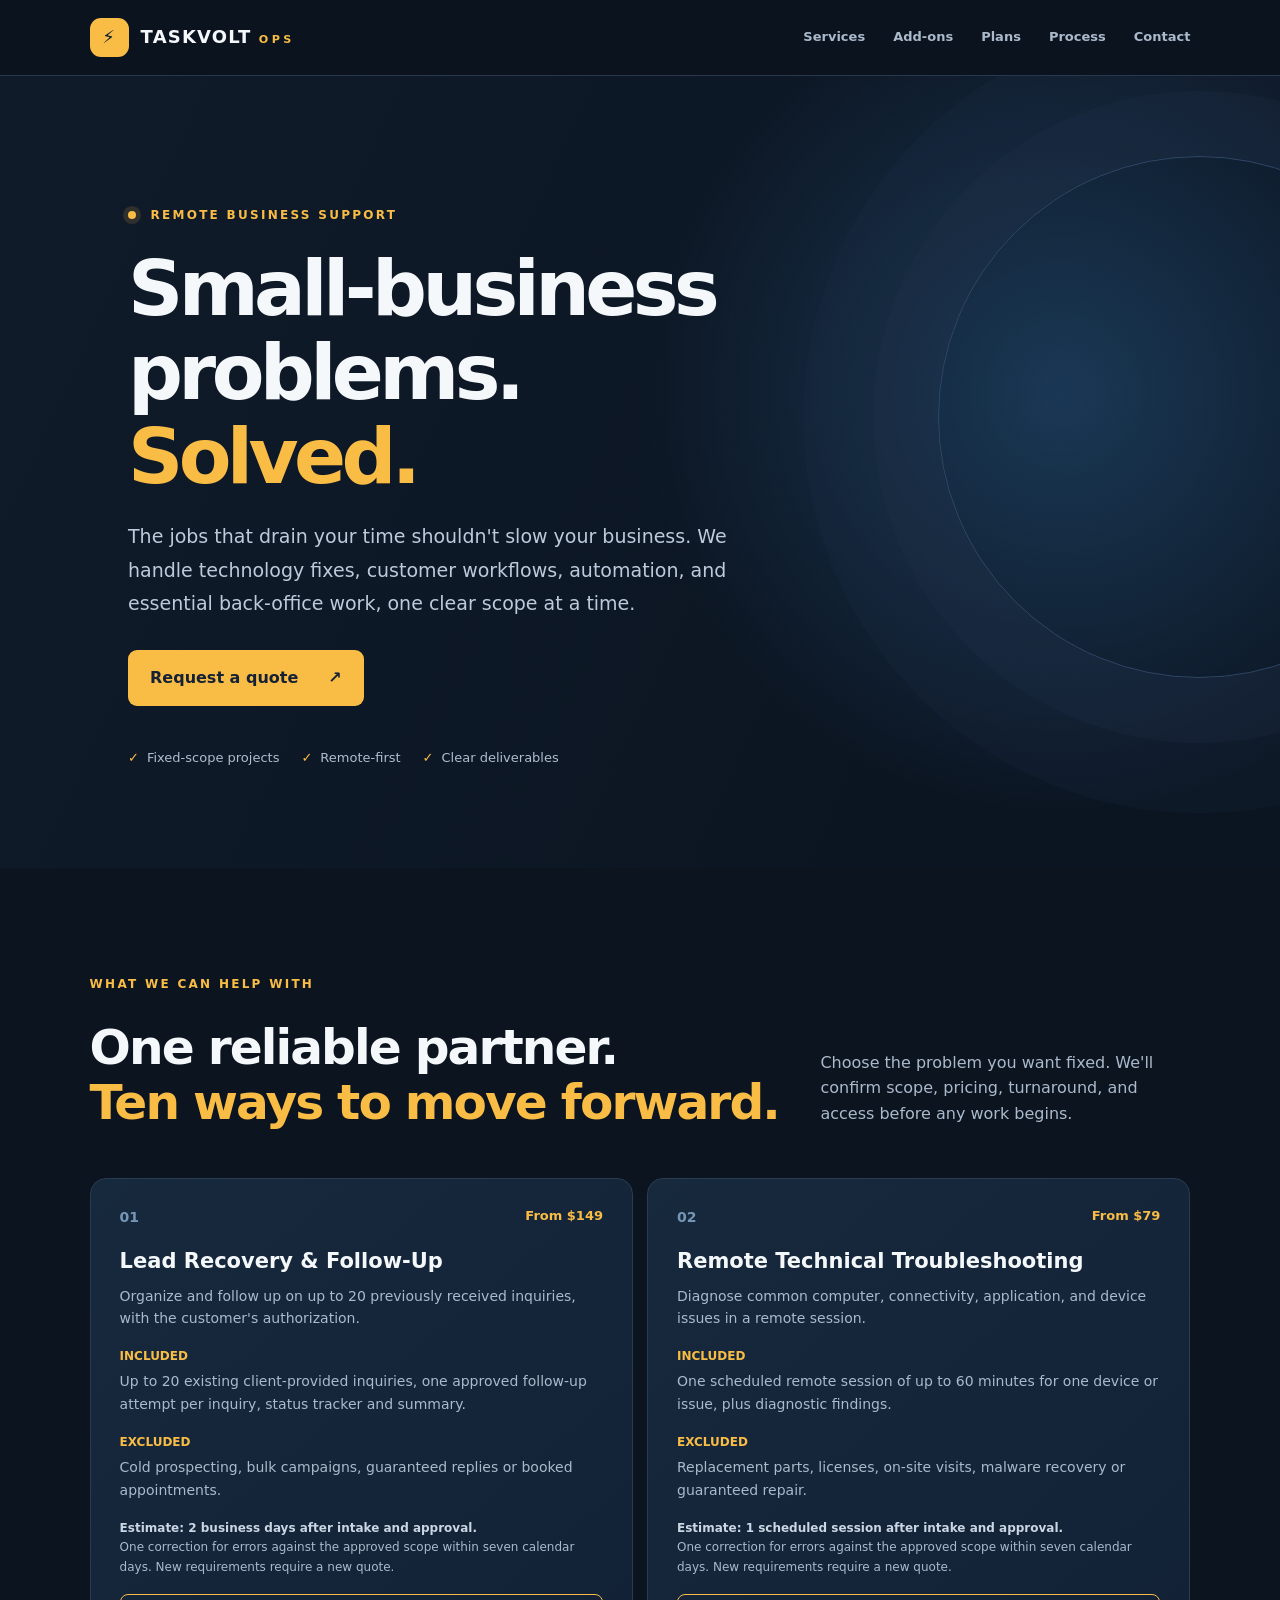
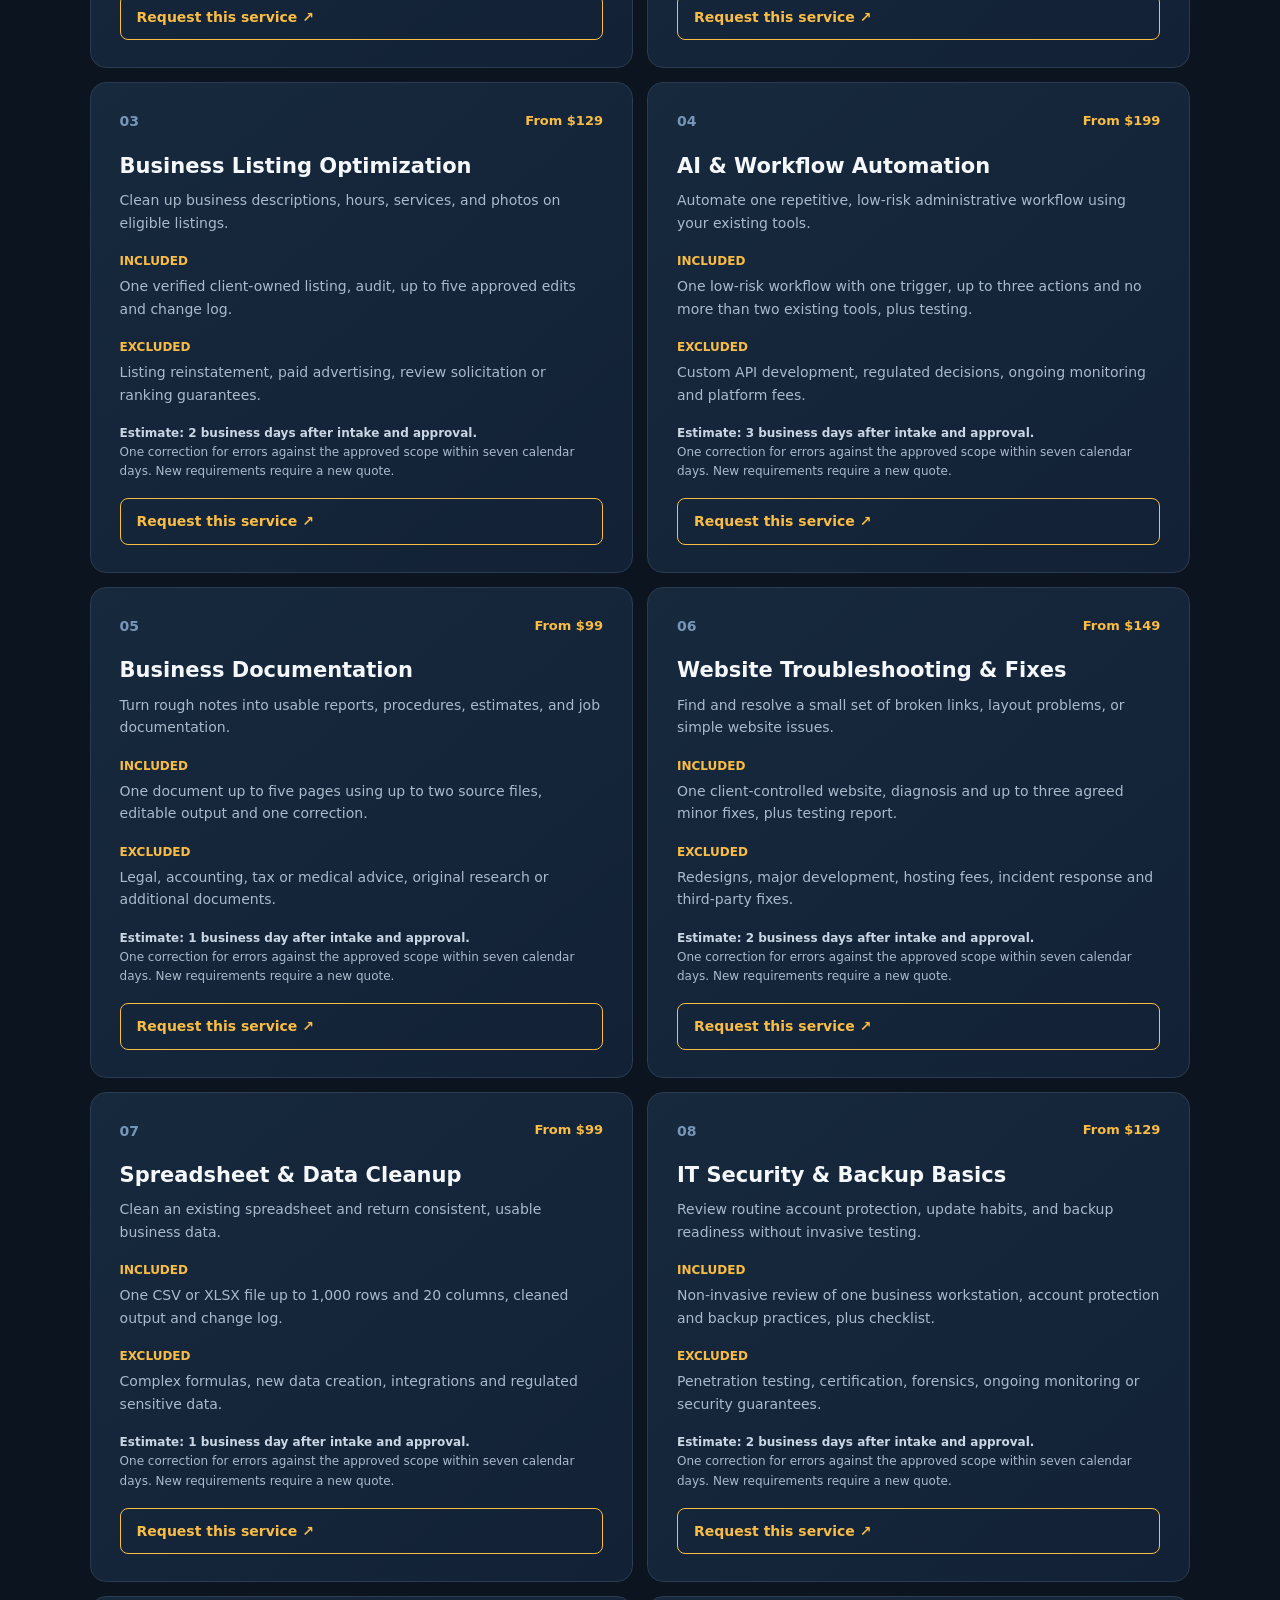
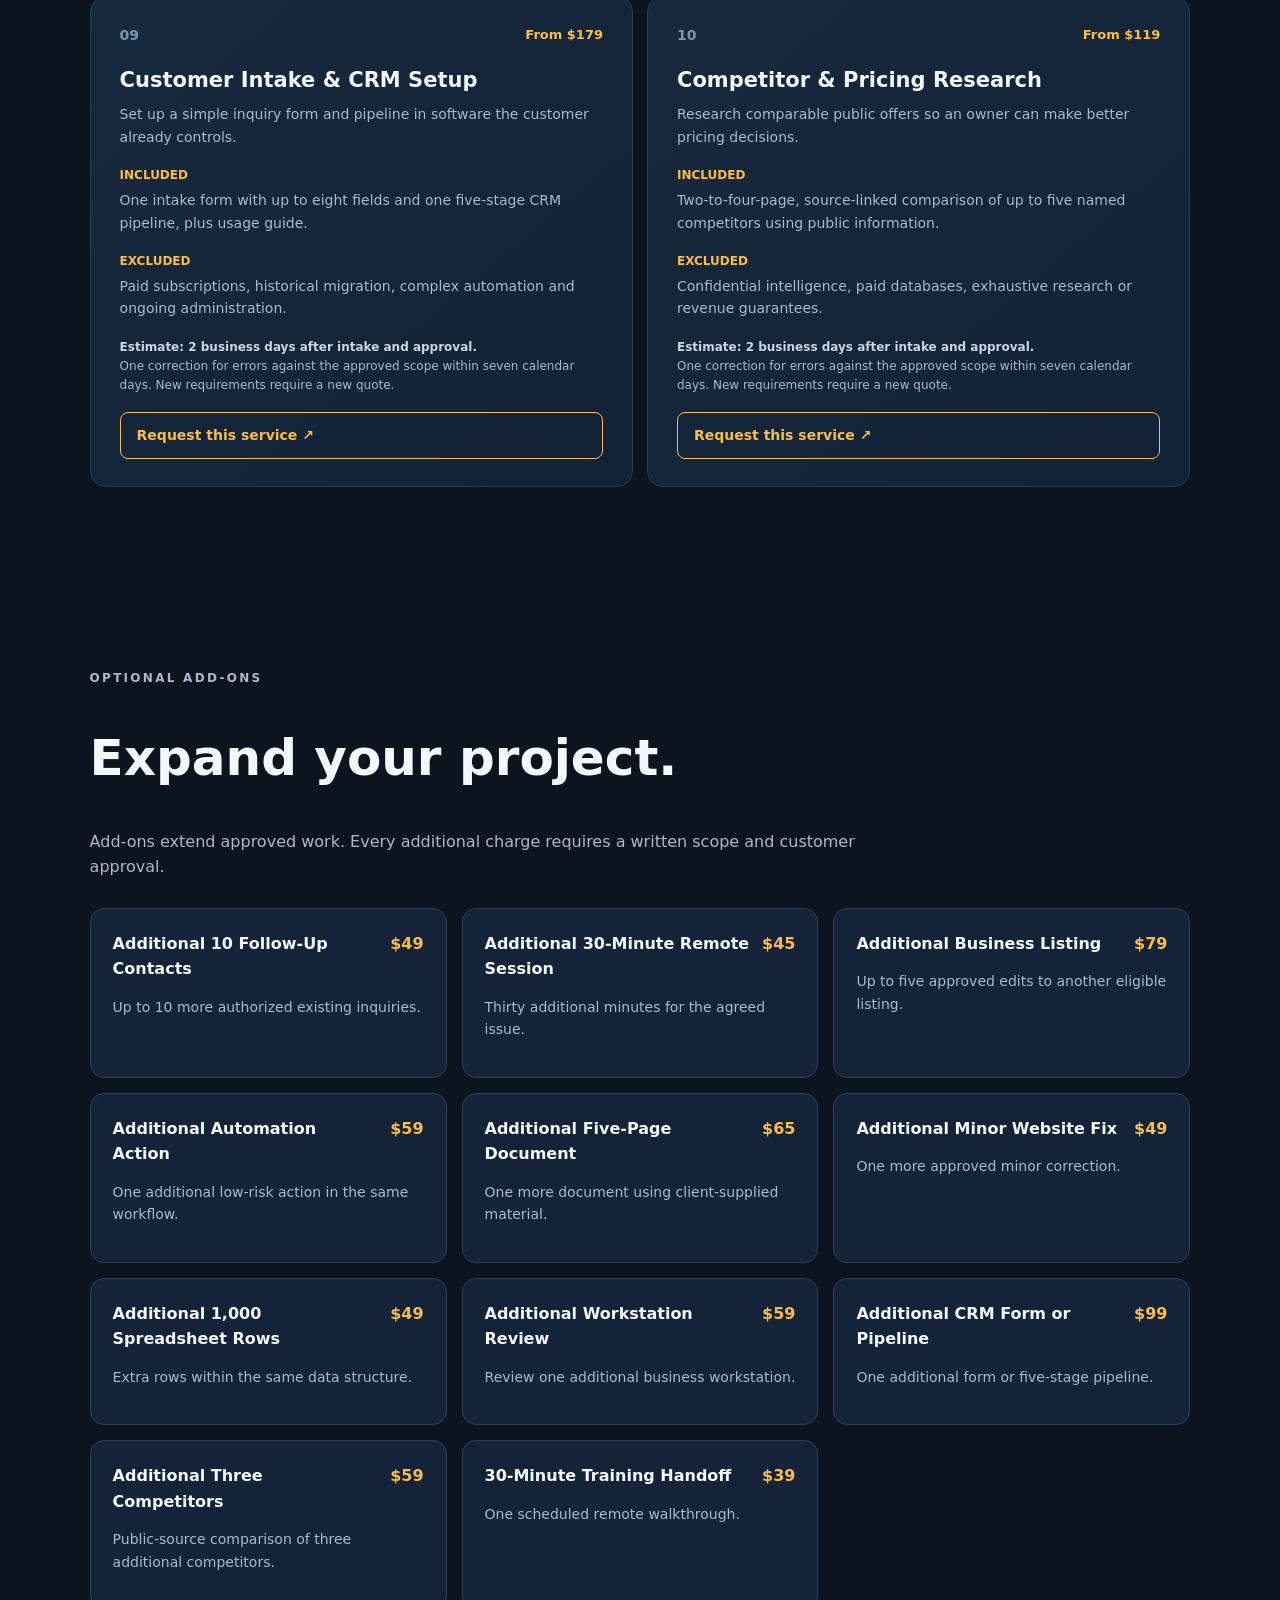
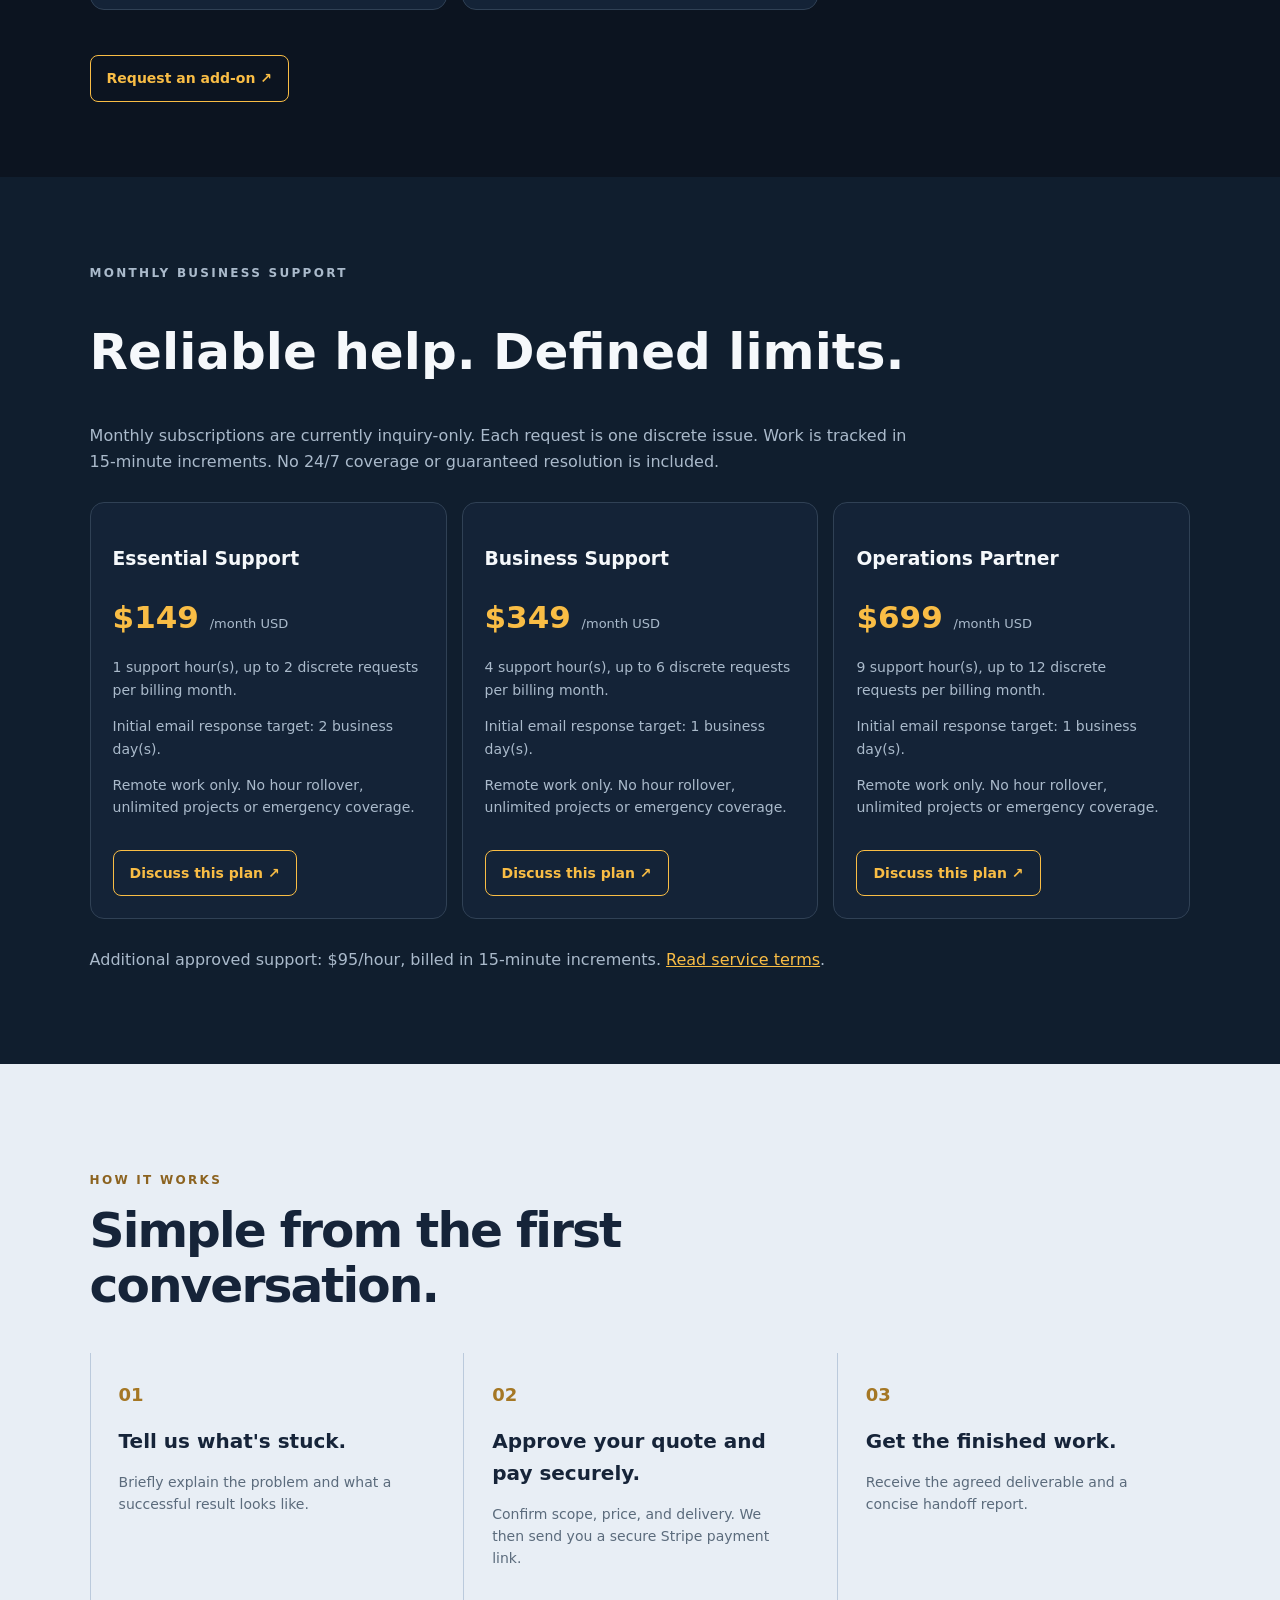
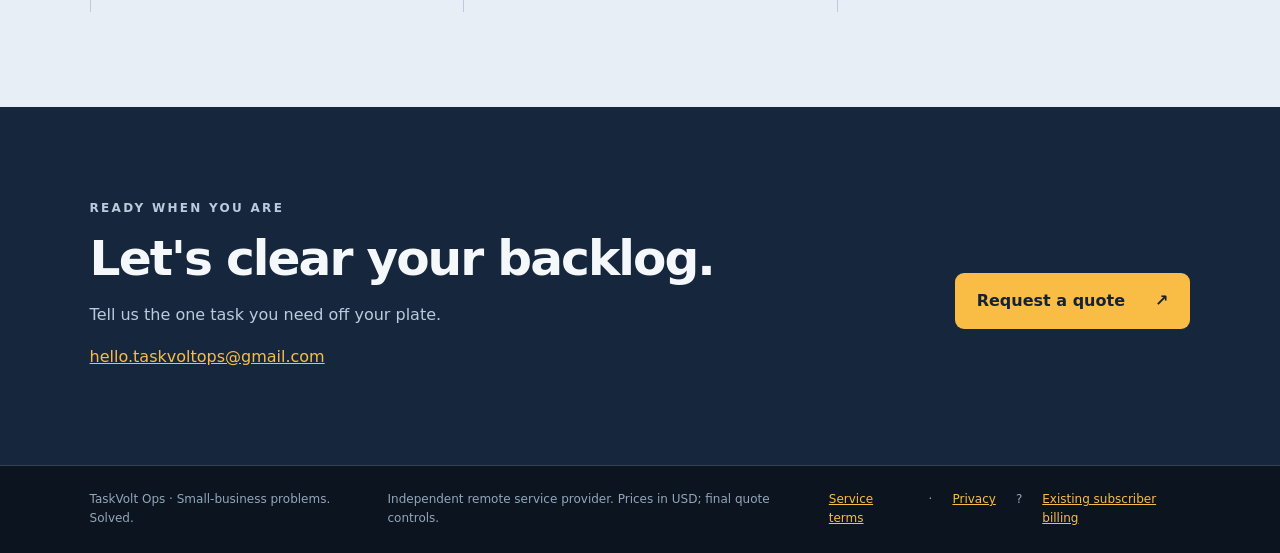
==== commit 9efc3c39: "Add self-service subscription billing access" ====
--- a/index.html
+++ b/index.html
@@ -7,4 +7,4 @@
 <section class="intro" id="services"><p class="eyebrow">WHAT WE CAN HELP WITH</p><div class="intro-row"><h2>One reliable partner.<br><em>Ten ways to move forward.</em></h2><p>Choose the problem you want fixed. We'll confirm scope, pricing, turnaround, and access before any work begins.</p></div><div class="services"><article class="service tv-service"><div class="service-top"><span class="number">01</span><span class="price">From $149</span></div><h3>Lead Recovery &amp; Follow-Up</h3><p>Organize and follow up on up to 20 previously received inquiries, with the customer&#x27;s authorization.</p><h4>Included</h4><p>Up to 20 existing client-provided inquiries, one approved follow-up attempt per inquiry, status tracker and summary.</p><h4>Excluded</h4><p>Cold prospecting, bulk campaigns, guaranteed replies or booked appointments.</p><div class="deliverable">Estimate: 2 business days after intake and approval.</div><p class="tv-note">One correction for errors against the approved scope within seven calendar days. New requirements require a new quote.</p><a class="tv-btn" href="mailto:hello.taskvoltops%40gmail.com?subject=TaskVolt%20Ops%20Quote%20-%20Lead%20Recovery%20%26%20Follow-Up&amp;body=Business%20name%3A%0AService%3A%20Lead%20Recovery%20%26%20Follow-Up%0ADescribe%20your%20project%3A%0APreferred%20deadline%3A%0A%0APlease%20do%20not%20send%20passwords%20or%20sensitive%20data.">Request this service &#8599;</a></article><article class="service tv-service"><div class="service-top"><span class="number">02</span><span class="price">From $79</span></div><h3>Remote Technical Troubleshooting</h3><p>Diagnose common computer, connectivity, application, and device issues in a remote session.</p><h4>Included</h4><p>One scheduled remote session of up to 60 minutes for one device or issue, plus diagnostic findings.</p><h4>Excluded</h4><p>Replacement parts, licenses, on-site visits, malware recovery or guaranteed repair.</p><div class="deliverable">Estimate: 1 scheduled session after intake and approval.</div><p class="tv-note">One correction for errors against the approved scope within seven calendar days. New requirements require a new quote.</p><a class="tv-btn" href="mailto:hello.taskvoltops%40gmail.com?subject=TaskVolt%20Ops%20Quote%20-%20Remote%20Technical%20Troubleshooting&amp;body=Business%20name%3A%0AService%3A%20Remote%20Technical%20Troubleshooting%0ADescribe%20your%20project%3A%0APreferred%20deadline%3A%0A%0APlease%20do%20not%20send%20passwords%20or%20sensitive%20data.">Request this service &#8599;</a></article><article class="service tv-service"><div class="service-top"><span class="number">03</span><span class="price">From $129</span></div><h3>Business Listing Optimization</h3><p>Clean up business descriptions, hours, services, and photos on eligible listings.</p><h4>Included</h4><p>One verified client-owned listing, audit, up to five approved edits and change log.</p><h4>Excluded</h4><p>Listing reinstatement, paid advertising, review solicitation or ranking guarantees.</p><div class="deliverable">Estimate: 2 business days after intake and approval.</div><p class="tv-note">One correction for errors against the approved scope within seven calendar days. New requirements require a new quote.</p><a class="tv-btn" href="mailto:hello.taskvoltops%40gmail.com?subject=TaskVolt%20Ops%20Quote%20-%20Business%20Listing%20Optimization&amp;body=Business%20name%3A%0AService%3A%20Business%20Listing%20Optimization%0ADescribe%20your%20project%3A%0APreferred%20deadline%3A%0A%0APlease%20do%20not%20send%20passwords%20or%20sensitive%20data.">Request this service &#8599;</a></article><article class="service tv-service"><div class="service-top"><span class="number">04</span><span class="price">From $199</span></div><h3>AI &amp; Workflow Automation</h3><p>Automate one repetitive, low-risk administrative workflow using your existing tools.</p><h4>Included</h4><p>One low-risk workflow with one trigger, up to three actions and no more than two existing tools, plus testing.</p><h4>Excluded</h4><p>Custom API development, regulated decisions, ongoing monitoring and platform fees.</p><div class="deliverable">Estimate: 3 business days after intake and approval.</div><p class="tv-note">One correction for errors against the approved scope within seven calendar days. New requirements require a new quote.</p><a class="tv-btn" href="mailto:hello.taskvoltops%40gmail.com?subject=TaskVolt%20Ops%20Quote%20-%20AI%20%26%20Workflow%20Automation&amp;body=Business%20name%3A%0AService%3A%20AI%20%26%20Workflow%20Automation%0ADescribe%20your%20project%3A%0APreferred%20deadline%3A%0A%0APlease%20do%20not%20send%20passwords%20or%20sensitive%20data.">Request this service &#8599;</a></article><article class="service tv-service"><div class="service-top"><span class="number">05</span><span class="price">From $99</span></div><h3>Business Documentation</h3><p>Turn rough notes into usable reports, procedures, estimates, and job documentation.</p><h4>Included</h4><p>One document up to five pages using up to two source files, editable output and one correction.</p><h4>Excluded</h4><p>Legal, accounting, tax or medical advice, original research or additional documents.</p><div class="deliverable">Estimate: 1 business day after intake and approval.</div><p class="tv-note">One correction for errors against the approved scope within seven calendar days. New requirements require a new quote.</p><a class="tv-btn" href="mailto:hello.taskvoltops%40gmail.com?subject=TaskVolt%20Ops%20Quote%20-%20Business%20Documentation&amp;body=Business%20name%3A%0AService%3A%20Business%20Documentation%0ADescribe%20your%20project%3A%0APreferred%20deadline%3A%0A%0APlease%20do%20not%20send%20passwords%20or%20sensitive%20data.">Request this service &#8599;</a></article><article class="service tv-service"><div class="service-top"><span class="number">06</span><span class="price">From $149</span></div><h3>Website Troubleshooting &amp; Fixes</h3><p>Find and resolve a small set of broken links, layout problems, or simple website issues.</p><h4>Included</h4><p>One client-controlled website, diagnosis and up to three agreed minor fixes, plus testing report.</p><h4>Excluded</h4><p>Redesigns, major development, hosting fees, incident response and third-party fixes.</p><div class="deliverable">Estimate: 2 business days after intake and approval.</div><p class="tv-note">One correction for errors against the approved scope within seven calendar days. New requirements require a new quote.</p><a class="tv-btn" href="mailto:hello.taskvoltops%40gmail.com?subject=TaskVolt%20Ops%20Quote%20-%20Website%20Troubleshooting%20%26%20Fixes&amp;body=Business%20name%3A%0AService%3A%20Website%20Troubleshooting%20%26%20Fixes%0ADescribe%20your%20project%3A%0APreferred%20deadline%3A%0A%0APlease%20do%20not%20send%20passwords%20or%20sensitive%20data.">Request this service &#8599;</a></article><article class="service tv-service"><div class="service-top"><span class="number">07</span><span class="price">From $99</span></div><h3>Spreadsheet &amp; Data Cleanup</h3><p>Clean an existing spreadsheet and return consistent, usable business data.</p><h4>Included</h4><p>One CSV or XLSX file up to 1,000 rows and 20 columns, cleaned output and change log.</p><h4>Excluded</h4><p>Complex formulas, new data creation, integrations and regulated sensitive data.</p><div class="deliverable">Estimate: 1 business day after intake and approval.</div><p class="tv-note">One correction for errors against the approved scope within seven calendar days. New requirements require a new quote.</p><a class="tv-btn" href="mailto:hello.taskvoltops%40gmail.com?subject=TaskVolt%20Ops%20Quote%20-%20Spreadsheet%20%26%20Data%20Cleanup&amp;body=Business%20name%3A%0AService%3A%20Spreadsheet%20%26%20Data%20Cleanup%0ADescribe%20your%20project%3A%0APreferred%20deadline%3A%0A%0APlease%20do%20not%20send%20passwords%20or%20sensitive%20data.">Request this service &#8599;</a></article><article class="service tv-service"><div class="service-top"><span class="number">08</span><span class="price">From $129</span></div><h3>IT Security &amp; Backup Basics</h3><p>Review routine account protection, update habits, and backup readiness without invasive testing.</p><h4>Included</h4><p>Non-invasive review of one business workstation, account protection and backup practices, plus checklist.</p><h4>Excluded</h4><p>Penetration testing, certification, forensics, ongoing monitoring or security guarantees.</p><div class="deliverable">Estimate: 2 business days after intake and approval.</div><p class="tv-note">One correction for errors against the approved scope within seven calendar days. New requirements require a new quote.</p><a class="tv-btn" href="mailto:hello.taskvoltops%40gmail.com?subject=TaskVolt%20Ops%20Quote%20-%20IT%20Security%20%26%20Backup%20Basics&amp;body=Business%20name%3A%0AService%3A%20IT%20Security%20%26%20Backup%20Basics%0ADescribe%20your%20project%3A%0APreferred%20deadline%3A%0A%0APlease%20do%20not%20send%20passwords%20or%20sensitive%20data.">Request this service &#8599;</a></article><article class="service tv-service"><div class="service-top"><span class="number">09</span><span class="price">From $179</span></div><h3>Customer Intake &amp; CRM Setup</h3><p>Set up a simple inquiry form and pipeline in software the customer already controls.</p><h4>Included</h4><p>One intake form with up to eight fields and one five-stage CRM pipeline, plus usage guide.</p><h4>Excluded</h4><p>Paid subscriptions, historical migration, complex automation and ongoing administration.</p><div class="deliverable">Estimate: 2 business days after intake and approval.</div><p class="tv-note">One correction for errors against the approved scope within seven calendar days. New requirements require a new quote.</p><a class="tv-btn" href="mailto:hello.taskvoltops%40gmail.com?subject=TaskVolt%20Ops%20Quote%20-%20Customer%20Intake%20%26%20CRM%20Setup&amp;body=Business%20name%3A%0AService%3A%20Customer%20Intake%20%26%20CRM%20Setup%0ADescribe%20your%20project%3A%0APreferred%20deadline%3A%0A%0APlease%20do%20not%20send%20passwords%20or%20sensitive%20data.">Request this service &#8599;</a></article><article class="service tv-service"><div class="service-top"><span class="number">10</span><span class="price">From $119</span></div><h3>Competitor &amp; Pricing Research</h3><p>Research comparable public offers so an owner can make better pricing decisions.</p><h4>Included</h4><p>Two-to-four-page, source-linked comparison of up to five named competitors using public information.</p><h4>Excluded</h4><p>Confidential intelligence, paid databases, exhaustive research or revenue guarantees.</p><div class="deliverable">Estimate: 2 business days after intake and approval.</div><p class="tv-note">One correction for errors against the approved scope within seven calendar days. New requirements require a new quote.</p><a class="tv-btn" href="mailto:hello.taskvoltops%40gmail.com?subject=TaskVolt%20Ops%20Quote%20-%20Competitor%20%26%20Pricing%20Research&amp;body=Business%20name%3A%0AService%3A%20Competitor%20%26%20Pricing%20Research%0ADescribe%20your%20project%3A%0APreferred%20deadline%3A%0A%0APlease%20do%20not%20send%20passwords%20or%20sensitive%20data.">Request this service &#8599;</a></article></div></section>
 <section class="tv-section" id="addons"><p class="eyebrow">OPTIONAL ADD-ONS</p><h2>Expand your project.</h2><p>Add-ons extend approved work. Every additional charge requires a written scope and customer approval.</p><div class="tv-grid"><article class="tv-tile"><div class="tv-head"><b>Additional 10 Follow-Up Contacts</b><strong>$49</strong></div><p>Up to 10 more authorized existing inquiries.</p></article><article class="tv-tile"><div class="tv-head"><b>Additional 30-Minute Remote Session</b><strong>$45</strong></div><p>Thirty additional minutes for the agreed issue.</p></article><article class="tv-tile"><div class="tv-head"><b>Additional Business Listing</b><strong>$79</strong></div><p>Up to five approved edits to another eligible listing.</p></article><article class="tv-tile"><div class="tv-head"><b>Additional Automation Action</b><strong>$59</strong></div><p>One additional low-risk action in the same workflow.</p></article><article class="tv-tile"><div class="tv-head"><b>Additional Five-Page Document</b><strong>$65</strong></div><p>One more document using client-supplied material.</p></article><article class="tv-tile"><div class="tv-head"><b>Additional Minor Website Fix</b><strong>$49</strong></div><p>One more approved minor correction.</p></article><article class="tv-tile"><div class="tv-head"><b>Additional 1,000 Spreadsheet Rows</b><strong>$49</strong></div><p>Extra rows within the same data structure.</p></article><article class="tv-tile"><div class="tv-head"><b>Additional Workstation Review</b><strong>$59</strong></div><p>Review one additional business workstation.</p></article><article class="tv-tile"><div class="tv-head"><b>Additional CRM Form or Pipeline</b><strong>$99</strong></div><p>One additional form or five-stage pipeline.</p></article><article class="tv-tile"><div class="tv-head"><b>Additional Three Competitors</b><strong>$59</strong></div><p>Public-source comparison of three additional competitors.</p></article><article class="tv-tile"><div class="tv-head"><b>30-Minute Training Handoff</b><strong>$39</strong></div><p>One scheduled remote walkthrough.</p></article></div><a class="tv-btn" href="mailto:hello.taskvoltops%40gmail.com?subject=TaskVolt%20Ops%20Add-on%20inquiry">Request an add-on &#8599;</a></section><section class="tv-section tv-plans" id="plans"><p class="eyebrow">MONTHLY BUSINESS SUPPORT</p><h2>Reliable help. Defined limits.</h2><p>Monthly subscriptions are currently inquiry-only. Each request is one discrete issue. Work is tracked in 15-minute increments. No 24/7 coverage or guaranteed resolution is included.</p><div class="tv-grid"><article class="tv-tile"><h3>Essential Support</h3><div class="tv-price">$149 <small>/month USD</small></div><p>1 support hour(s), up to 2 discrete requests per billing month.</p><p>Initial email response target: 2 business day(s).</p><p>Remote work only. No hour rollover, unlimited projects or emergency coverage.</p><a class="tv-btn" href="mailto:hello.taskvoltops%40gmail.com?subject=TaskVolt%20Ops%20-%20Essential%20Support">Discuss this plan &#8599;</a></article><article class="tv-tile"><h3>Business Support</h3><div class="tv-price">$349 <small>/month USD</small></div><p>4 support hour(s), up to 6 discrete requests per billing month.</p><p>Initial email response target: 1 business day(s).</p><p>Remote work only. No hour rollover, unlimited projects or emergency coverage.</p><a class="tv-btn" href="mailto:hello.taskvoltops%40gmail.com?subject=TaskVolt%20Ops%20-%20Business%20Support">Discuss this plan &#8599;</a></article><article class="tv-tile"><h3>Operations Partner</h3><div class="tv-price">$699 <small>/month USD</small></div><p>9 support hour(s), up to 12 discrete requests per billing month.</p><p>Initial email response target: 1 business day(s).</p><p>Remote work only. No hour rollover, unlimited projects or emergency coverage.</p><a class="tv-btn" href="mailto:hello.taskvoltops%40gmail.com?subject=TaskVolt%20Ops%20-%20Operations%20Partner">Discuss this plan &#8599;</a></article></div><p>Additional approved support: $95/hour, billed in 15-minute increments. <a href="terms.html">Read service terms</a>.</p></section><section class="process" id="process"><p class="eyebrow">HOW IT WORKS</p><h2>Simple from the first conversation.</h2><div class="steps"><div><strong>01</strong><h3>Tell us what's stuck.</h3><p>Briefly explain the problem and what a successful result looks like.</p></div><div><strong>02</strong><h3>Approve your quote and pay securely.</h3><p>Confirm scope, price, and delivery. We then send you a secure Stripe payment link.</p></div><div><strong>03</strong><h3>Get the finished work.</h3><p>Receive the agreed deliverable and a concise handoff report.</p></div></div></section>
 <section class="final-cta" id="contact"><div><p class="eyebrow">READY WHEN YOU ARE</p><h2>Let's clear your backlog.</h2><p>Tell us the one task you need off your plate.</p><p class="contact"><a href="mailto:hello.taskvoltops%40gmail.com">hello.taskvoltops@gmail.com</a></p></div><div class="actions"><a class="button" href="mailto:hello.taskvoltops%40gmail.com?subject=Service%20inquiry%20for%20TaskVolt%20Ops">Request a quote <span>↗</span></a></div></section></main>
-<footer><span>TaskVolt Ops · Small-business problems. Solved.</span><span>Independent remote service provider. Prices in USD; final quote controls.</span> <a href="terms.html">Service terms</a> · <a href="privacy.html">Privacy</a></footer></body></html>+<footer><span>TaskVolt Ops · Small-business problems. Solved.</span><span>Independent remote service provider. Prices in USD; final quote controls.</span> <a href="terms.html">Service terms</a> · <a href="privacy.html">Privacy</a> ? <a href="https://billing.stripe.com/p/login/fZu7sLceYeCp0ry7ZG9Ve00">Existing subscriber billing</a></footer></body></html>
